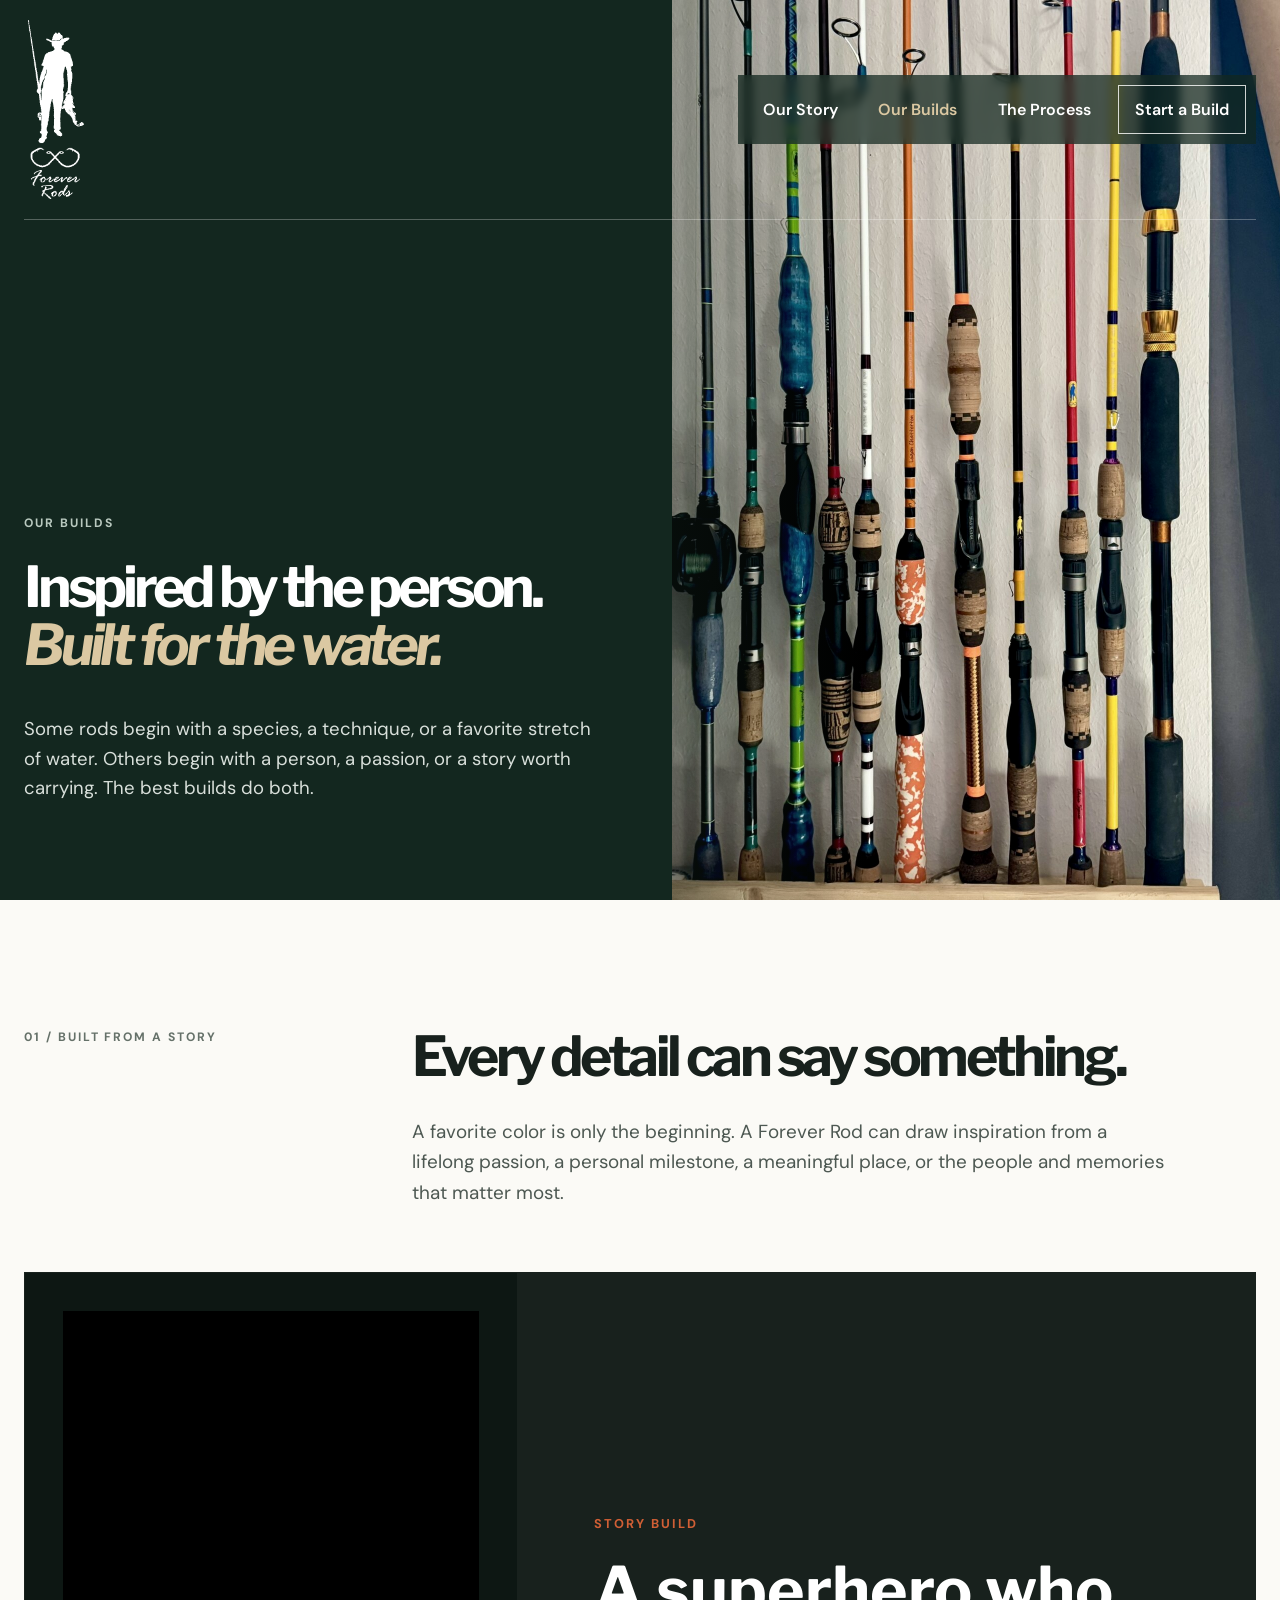
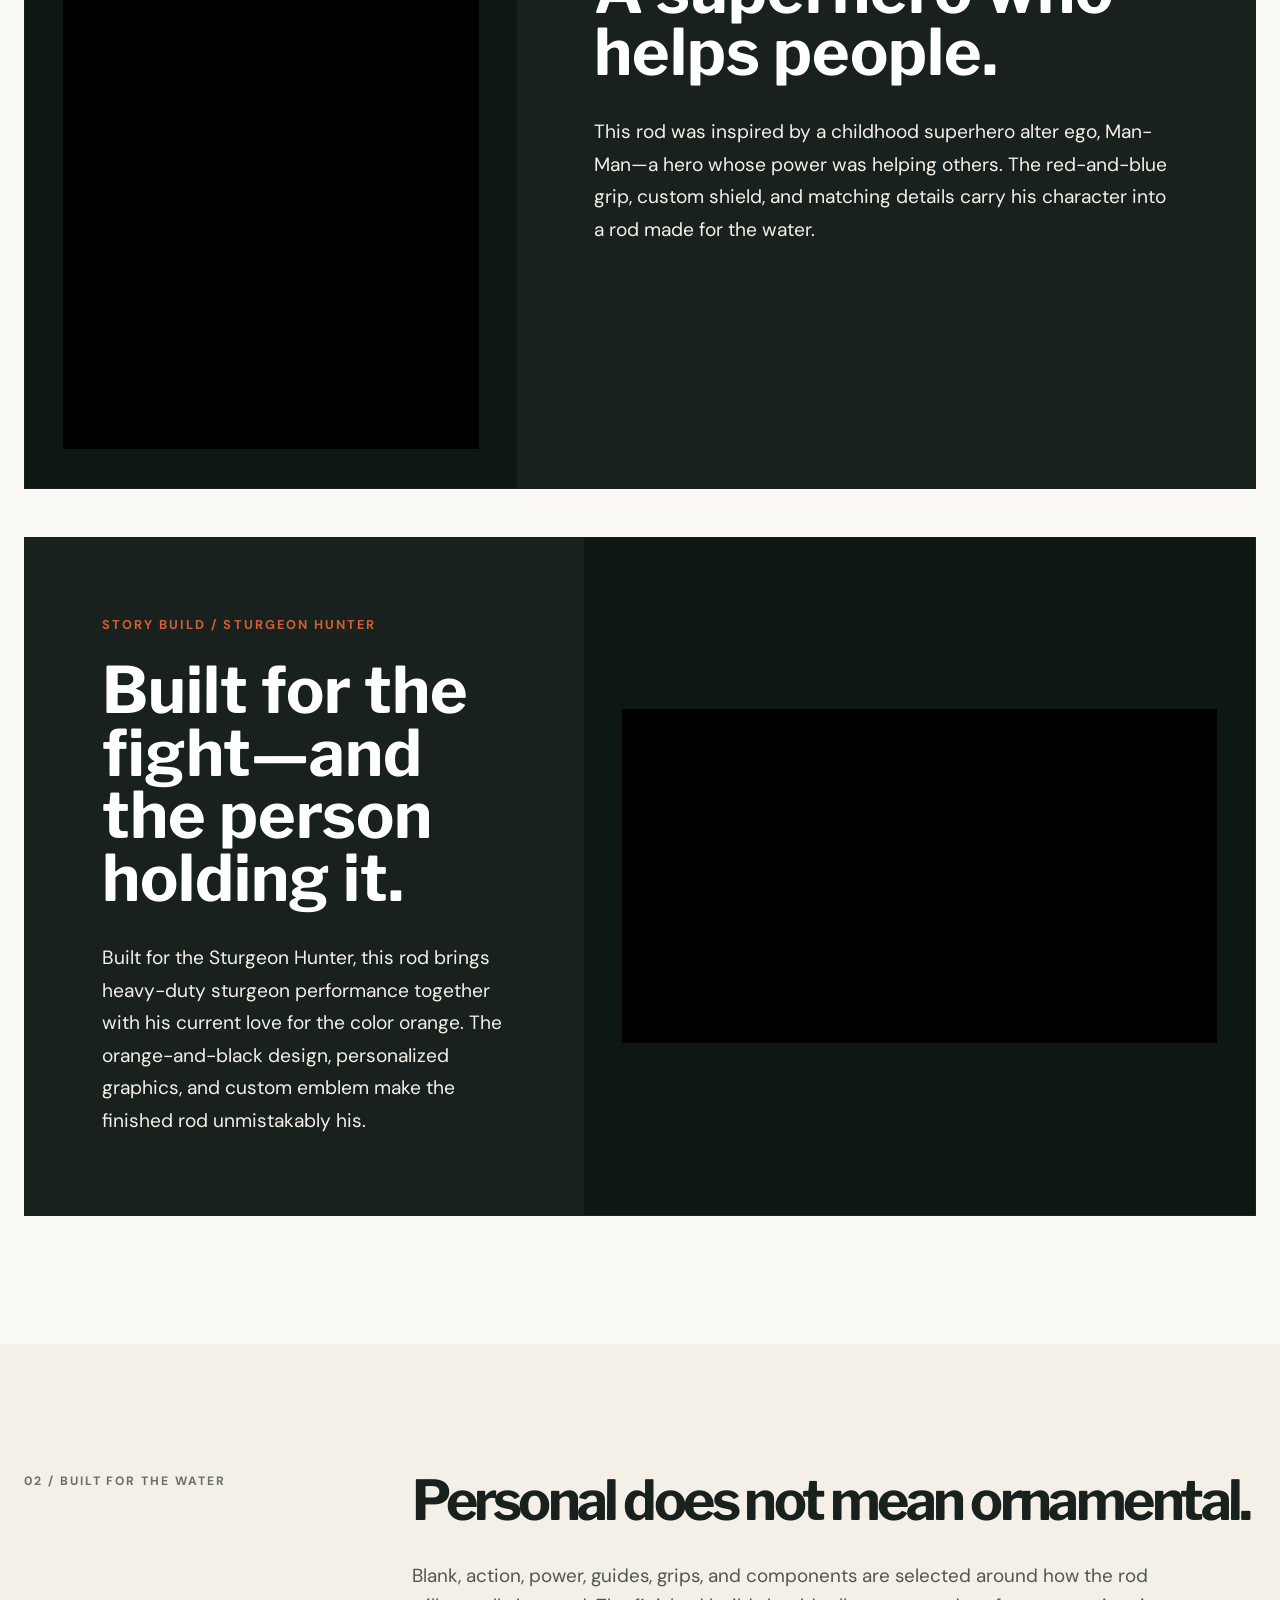
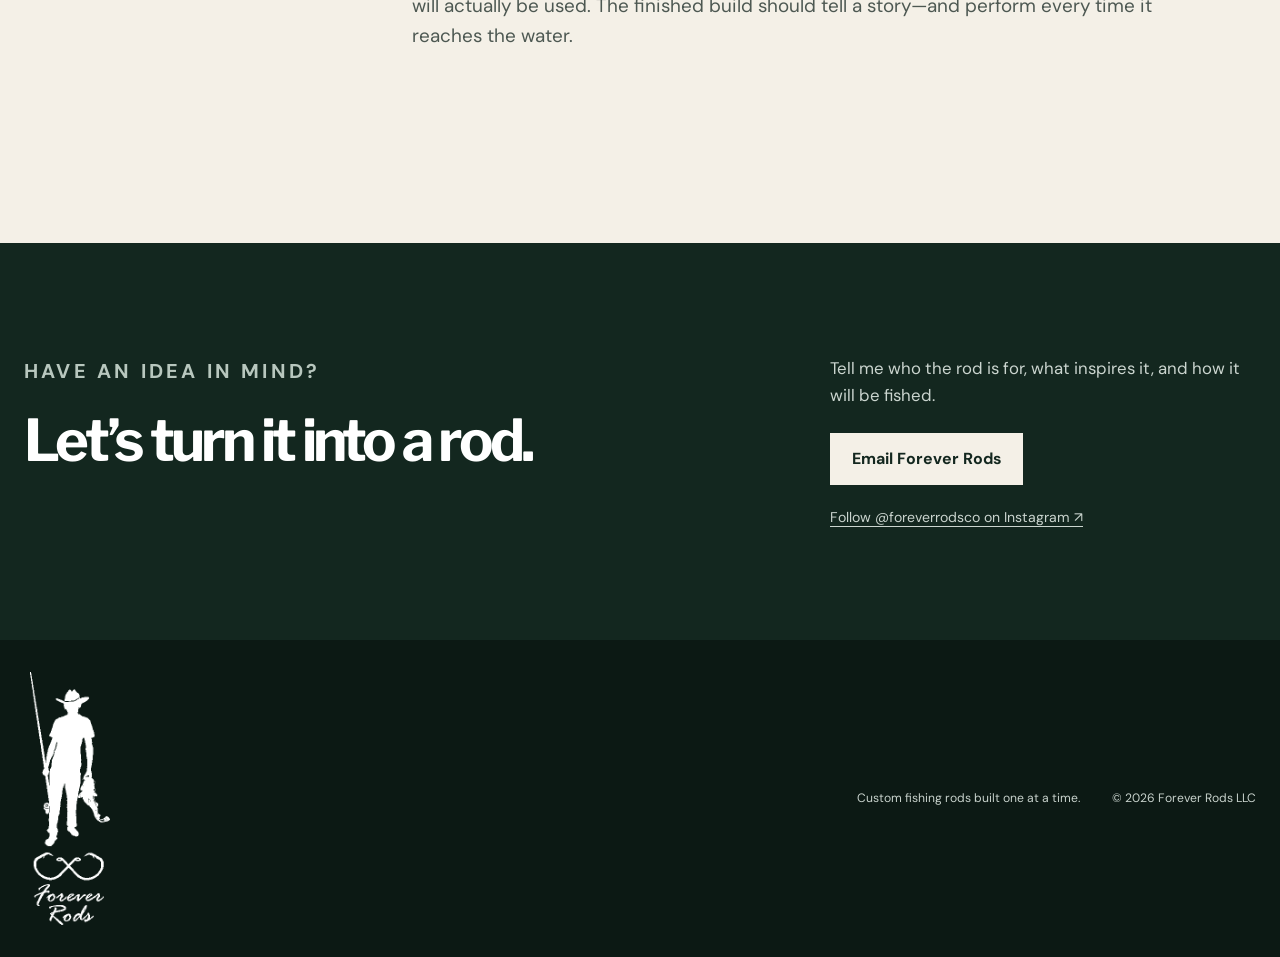
==== our-builds.html @ 22ec9e86 "Add Our Builds page with videos" ====
<!DOCTYPE html>
<html lang="en">

<head>

    <meta charset="UTF-8">

    <meta
        name="viewport"
        content="width=device-width, initial-scale=1.0"
    >

    <meta
        name="description"
        content="Explore custom Forever Rods builds inspired by the angler, their story, and the water they fish."
    >

    <meta name="theme-color" content="#13271f">

    <title>Our Builds | Forever Rods</title>

    <link
        rel="icon"
        href="favicon.svg"
        type="image/svg+xml"
    >

    <link
        rel="preconnect"
        href="https://fonts.googleapis.com"
    >

    <link
        rel="preconnect"
        href="https://fonts.gstatic.com"
        crossorigin
    >

    <link
        href="https://fonts.googleapis.com/css2?family=DM+Sans:wght@400;500;600;700&amp;family=Libre+Franklin:ital,wght@0,700;0,800;1,700&amp;display=swap"
        rel="stylesheet"
    >

    <link rel="stylesheet" href="style.css?v=4">

</head>

<body>

    <a class="skip-link" href="#main">
        Skip to content
    </a>

    <header class="site-header builds-page-header">

        <a
            class="brand"
            href="index.html"
            aria-label="Forever Rods home"
        >
            <img src="Images/logo-white.png" alt="">
        </a>

        <nav aria-label="Main navigation">

            <a href="our-story.html">
                Our Story
            </a>

            <a
                href="our-builds.html"
                aria-current="page"
            >
                Our Builds
            </a>

            <a href="index.html#process">
                The Process
            </a>

            <a
                class="nav-cta"
                href="index.html#contact"
            >
                Start a Build
            </a>

        </nav>

    </header>

    <main id="main">

        <section class="builds-page-hero" id="top">

            <div class="builds-page-hero-copy">

                <p class="eyebrow">
                    Our Builds
                </p>

                <h1>
                    Inspired by the person.<br>
                    <em>Built for the water.</em>
                </h1>

                <p>
                    Some rods begin with a species, a technique, or a favorite
                    stretch of water. Others begin with a person, a passion,
                    or a story worth carrying. The best builds do both.
                </p>

            </div>

            <div class="builds-page-hero-image">

                <img
                    src="Images/hero-rods.jpg"
                    alt="A collection of handcrafted custom fishing rods"
                    width="1350"
                    height="1800"
                >

            </div>

        </section>


        <section class="build-category story-builds">

            <div class="build-category-heading">

                <p class="section-number">
                    01 / Built from a story
                </p>

                <div>

                    <h2>
                        Every detail can say something.
                    </h2>

                    <p>
                        A favorite color is only the beginning. A Forever Rod
                        can draw inspiration from a lifelong passion, a personal
                        milestone, a meaningful place, or the people and memories
                        that matter most.
                    </p>

                </div>

            </div>

            <div class="story-build-grid">

                <article class="build-feature">
    <div class="build-feature-media">
        <video
            autoplay
            muted
            loop
            playsinline
            preload="metadata"
            poster="Images/superhero-build-poster.jpg"
            aria-label="Close-up views of the custom Man-Man superhero fishing rod"
        >
            <source src="Videos/superhero-build.mp4" type="video/mp4">
            Your browser does not support embedded video.
        </video>
    </div>

    <div class="build-feature-copy">
        <p class="build-label">Story Build</p>

        <h3>A superhero who helps people.</h3>

        <p>
            This rod was inspired by a childhood superhero alter ego,
            Man-Man—a hero whose power was helping others. The red-and-blue
            grip, custom shield, and matching details carry his character
            into a rod made for the water.
        </p>
    </div>
</article>

<article class="build-feature build-feature--reverse build-feature--landscape">
    <div class="build-feature-copy">
        <p class="build-label">Story Build / Sturgeon Hunter</p>

        <h3>Built for the fight—and the person holding it.</h3>

        <p>
            Built for the Sturgeon Hunter, this rod brings heavy-duty sturgeon performance
            together with his current love for the color orange. The
            orange-and-black design, personalized graphics, and custom emblem
            make the finished rod unmistakably his.
        </p>
    </div>

    <div class="build-feature-media">
        <video
            autoplay
            muted
            loop
            playsinline
            preload="metadata"
            poster="Images/sturgeon-hunter-build-poster.jpg"
            aria-label="Close-up views of Cameron's custom sturgeon fishing rod"
        >
            <source src="Videos/sturgeon-hunter-build.mp4" type="video/mp4">
            Your browser does not support embedded video.
        </video>
    </div>
</article>
            </div>

        </section>


        <section class="build-category performance-builds">

            <div class="build-category-heading">

                <p class="section-number">
                    02 / Built for the water
                </p>

                <div>

                    <h2>
                        Personal does not mean ornamental.
                    </h2>

                    <p>
                        Blank, action, power, guides, grips, and components are
                        selected around how the rod will actually be used. The
                        finished build should tell a story—and perform every
                        time it reaches the water.
                    </p>

                </div>

            </div>

            <div class="performance-build-grid">

                <!-- Performance builds will go here. -->

            </div>

        </section>


        <section class="contact builds-page-contact">

            <div>

                <p class="eyebrow">
                    Have an idea in mind?
                </p>

                <h2>
                    Let’s turn it into a rod.
                </h2>

            </div>

            <div class="contact-details">

                <p>
                    Tell me who the rod is for, what inspires it, and how
                    it will be fished.
                </p>

                <a
                    class="button button-light"
                    href="mailto:foreverrodsco@gmail.com?subject=Custom%20Rod%20Inquiry"
                >
                    Email Forever Rods
                </a>

                <a
                    class="social-link"
                    href="https://www.instagram.com/foreverrodsco/"
                    target="_blank"
                    rel="noopener noreferrer"
                >
                    Follow @foreverrodsco on Instagram
                    <span aria-hidden="true">&#8599;</span>
                </a>

            </div>

        </section>

    </main>

    <footer>

        <a
            class="brand footer-brand"
            href="index.html"
            aria-label="Forever Rods home"
        >
            <img src="Images/logo-white.png" alt="">
        </a>

        <p>
            Custom fishing rods built one at a time.
        </p>

        <p>
            &copy; 2026 Forever Rods LLC
        </p>

    </footer>

</body>

</html>
---- style.css ----
:root {
    --ink: #18211d;
    --forest: #13271f;
    --cream: #f4f0e7;
    --paper: #fbfaf6;
    --orange: #d05f35;
    --line: rgba(24, 33, 29, 0.18);
    --max: 1600px;
}
* { box-sizing: border-box; }
html { scroll-behavior: smooth; }
body { margin: 0; color: var(--ink); background: var(--paper); font-family: "DM Sans", Arial, sans-serif; line-height: 1.6; }
img { display: block; max-width: 100%; }
a { color: inherit; }
.skip-link { position: fixed; left: 1rem; top: -5rem; z-index: 100; padding: .75rem 1rem; background: white; }
.skip-link:focus { top: 1rem; }
.site-header { position: absolute; top: 0; left: 50%; z-index: 10; width: min(calc(100% - 3rem), var(--max)); transform: translateX(-50%); display: flex; align-items: center; justify-content: space-between; padding: 1.25rem 0; color: white; border-bottom: 1px solid rgba(255,255,255,.28); }
.brand { display: inline-flex; align-items: center; gap: .85rem; text-decoration: none; font-family: "Libre Franklin", sans-serif; font-size: 1.25rem; font-weight: 800; letter-spacing: -.04em; }
.brand img { width: 34px; height: 76px; object-fit: contain; }
.site-header .brand img {
    width: clamp(34px, 5vw, 92px);
    height: clamp(100px, 14vw, 253px);
}
nav { display: flex;
    align-items: center;
    gap: 0.75rem;
    padding: 0.65rem;
    background: rgba(19, 39, 31, 0.72);
    backdrop-filter: blur(5px);}
nav a { padding: 0.7rem 0.9rem;
    font-size: 1rem;
    font-weight: 600;
    text-decoration: none;}
.nav-cta { padding: .65rem 1rem; border: 1px solid rgba(255,255,255,.8); }
.hero { min-height: 780px; display: grid; grid-template-columns: minmax(0, 1.05fr) minmax(390px, .95fr); color: white; background: var(--forest); }
.hero-copy { display: flex;
    flex-direction: column;
    justify-content: flex-start;
    min-width: 0;
    padding: 21rem 4rem 5rem max(1.5rem, calc((100vw - var(--max)) / 2));}
.eyebrow, .section-number { margin: 0 0 1.5rem; font-size: .76rem; font-weight: 700; letter-spacing: .16em; text-transform: uppercase; }
.hero .eyebrow { color: #b9c9bf; }
h1, h2, h3 { font-family: "Libre Franklin", sans-serif; line-height: 1.04; }
h1 { max-width: 720px; margin: 0; font-size: clamp(3rem, 4.6vw, 5.25rem); letter-spacing: -.075em; }
h1 em { color: #dbc8a2; font-weight: 700; }
.hero-lead { max-width: 580px; margin: 2rem 0; color: #d8dfda; font-size: 1.13rem; }
.hero-actions { display: flex; align-items: center; gap: 1.6rem; margin-top: .5rem; }
.button { display: inline-flex; align-items: center; justify-content: center; min-height: 52px; padding: .8rem 1.35rem; font-weight: 700; text-decoration: none; }
.button-primary { background: var(--orange); color: white; }
.text-link { font-weight: 700; text-underline-offset: .3rem; }
.hero-visual { position: relative; min-height: 620px; overflow: hidden; background: #25342d; }
.hero-visual::after { content: ""; position: absolute; inset: 0; background: linear-gradient(90deg, rgba(19,39,31,.28), transparent 35%); }
.hero-visual img { width: 100%; height: 100%; object-fit: cover; object-position: 50% 45%; filter: saturate(.86) contrast(1.03); }
.image-note { position: absolute; right: 1.5rem; bottom: 1rem; z-index: 2; margin: 0; font-size: .72rem; font-weight: 700; letter-spacing: .12em; text-transform: uppercase; }
.statement, .section-heading, .process, .reasons { width: min(calc(100% - 3rem), var(--max)); margin-inline: auto; }
.statement { display: grid; grid-template-columns: 1fr 2.6fr; gap: 3rem; padding: 8rem 0; }
.section-number { color: #657169; }
.statement h2, .section-heading h2, .process h2, .contact h2 { margin: 0; font-size: clamp(2.4rem, 4.5vw, 4.8rem); letter-spacing: -.065em; }
.statement > div > p { max-width: 690px; margin: 2rem 0 0; font-size: 1.18rem; color: #4d5852; }
.builds { padding: 7rem 0; background: var(--cream); }
.section-heading { display: grid; grid-template-columns: 1.5fr 1fr; gap: 5rem; align-items: end; margin-bottom: 3rem; }
.section-heading > p { max-width: 460px; margin: 0 0 .5rem; color: #566159; font-size: 1.05rem; }
.gallery { width: min(calc(100% - 3rem), 1440px); margin: auto; display: grid; grid-template-columns: 1.2fr 1fr; gap: 1rem; }
.gallery figure { position: relative; min-height: 285px; margin: 0; overflow: hidden; background: #d7d1c5; }
.gallery-main { grid-row: span 2; }
.gallery img { width: 100%; height: 100%; object-fit: cover; transition: transform .6s ease; }
.gallery-main img { object-position: 50% 45%; }
.gallery figure:hover img { transform: scale(1.025); }
.gallery figcaption { position: absolute; left: 1rem; bottom: 1rem; padding: .55rem .8rem; color: white; background: rgba(19,39,31,.88); font-size: .74rem; font-weight: 700; letter-spacing: .08em; text-transform: uppercase; }
.process { display: grid; grid-template-columns: .9fr 1.1fr; gap: 7rem; padding: 8rem 0; }
.process-intro > p:last-child { max-width: 510px; margin-top: 2rem; color: #58625c; font-size: 1.05rem; }
.process-steps { margin: 0; padding: 0; list-style: none; border-top: 1px solid var(--line); }
.process-steps li { display: grid; grid-template-columns: 52px 1fr; gap: 1.4rem; padding: 1.6rem 0; border-bottom: 1px solid var(--line); }
.process-steps li > span { color: var(--orange); font-size: .76rem; font-weight: 700; letter-spacing: .1em; }
.process-steps h3 { margin: 0 0 .35rem; font-size: 1.25rem; letter-spacing: -.035em; }
.process-steps p { margin: 0; color: #606a64; }
.reasons { padding: 1rem 0 8rem; }
.reason-grid { display: grid; grid-template-columns: repeat(3, 1fr); border-top: 1px solid var(--line); border-left: 1px solid var(--line); }
.reason-grid article { min-height: 260px; padding: 2rem; border-right: 1px solid var(--line); border-bottom: 1px solid var(--line); }
.reason-grid strong { color: var(--orange); font-size: .76rem; }
.reason-grid h3 { margin: 4rem 0 .8rem; font-size: 1.35rem; letter-spacing: -.035em; }
.reason-grid p { margin: 0; color: #606a64; }
.contact { display: grid; grid-template-columns: 1.25fr .75fr; gap: 6rem; padding: 7rem max(1.5rem, calc((100vw - var(--max)) / 2)); color: white; background: var(--forest); }
.contact .eyebrow { color: #b8c7be; font-size: 1.25rem; }
.contact-details { align-self: end; }
.contact-details p { max-width: 450px; margin: 0 0 1.5rem; color: #cbd5cf; }
.button-light { background: var(--cream); color: var(--forest); }
.social-link { display: block; width: fit-content; margin-top: 1.3rem; color: #cbd5cf; font-size: .88rem; text-underline-offset: .25rem; }
footer { display: grid; grid-template-columns: 1fr auto auto; gap: 2rem; align-items: center; padding: 2rem max(1.5rem, calc((100vw - var(--max)) / 2)); color: #c8d2cc; background: #0c1914; font-size: .76rem; }
.footer-brand { color: white; }
.footer-brand img {
    width: 92px;
    height: 253px;
}
footer p { margin: 0; }
@media (max-width: 900px) {
    nav a:not(.nav-cta) { display: none; }
    .hero { grid-template-columns: 1fr; }
    .hero-copy { min-height: 690px; padding-inline: 1.5rem; }
    .hero-visual { height: 610px; }
    .statement, .section-heading, .process { grid-template-columns: 1fr; gap: 2rem; }
    .statement, .process { padding-block: 6rem; }
    .section-heading { align-items: start; }
    .gallery { grid-template-columns: 1fr; }
    .gallery-main { grid-row: auto; height: 620px; }
    .gallery figure:not(.gallery-main) { height: 330px; }
    .reason-grid { grid-template-columns: 1fr; }
    .reason-grid article { min-height: auto; }
    .reason-grid h3 { margin-top: 2rem; }
    .contact { grid-template-columns: 1fr; gap: 3rem; }
    footer { grid-template-columns: 1fr; gap: .8rem; }
}
@media (max-width: 600px) {
    .site-header { width: calc(100% - 2rem); }
    .brand img { width: 28px; height: 64px; }
    .site-header .brand img {width: 34px; height: 100px;}
    .brand span { font-size: 1rem; }
    .nav-cta { padding: .55rem .75rem; }
    .hero-copy { min-height: 650px; padding-top: 12rem; }
    h1 { font-size: clamp(3.35rem, 17vw, 5rem); }
    .hero-actions { align-items: flex-start; flex-direction: column; }
    .hero-visual { height: 520px; min-height: 0; }
    .statement, .section-heading, .process, .reasons { width: calc(100% - 2rem); }
    .statement { padding-block: 5rem; }
    .builds { padding-block: 5rem; }
    .gallery { width: calc(100% - 2rem); }
    .gallery-main { height: 520px; }
    .gallery figure:not(.gallery-main) { height: 250px; }
    .process { padding-block: 5rem; }
    .reasons { padding-bottom: 5rem; }
    .contact { padding-block: 5rem; }
}
@media (prefers-reduced-motion: reduce) { html { scroll-behavior: auto; } .gallery img { transition: none; } }

/* ======================================================
   OUR STORY PAGE
   ====================================================== */

.story-header {
    color: white;
}

.story-header nav a[aria-current="page"] {
    color: #dbc8a2;
}


/* Story hero */

.story-hero {
    min-height: 900px;
    display: grid;
    grid-template-columns: minmax(0, 1.05fr) minmax(430px, .95fr);
    color: white;
    background: var(--forest);
}

.story-hero-copy {
    display: flex;
    flex-direction: column;
    justify-content: flex-end;
    min-width: 0;
    padding:
        20rem
        5rem
        6rem
        max(1.5rem, calc((100vw - var(--max)) / 2));
}

.story-hero .eyebrow {
    color: #b9c9bf;
}

.story-hero h1 {
    max-width: 820px;
    font-size: clamp(3rem, 4.4vw, 5rem);
}

.story-hero-copy > p:last-child {
    max-width: 700px;
    margin: 2.5rem 0 0;
    color: #d8dfda;
    font-size: 1.16rem;
}

.story-hero-mark {
    display: flex;
    align-items: center;
    justify-content: center;
    min-height: 760px;
    padding: 5rem;
    background: #0c1914;
}

.story-hero-mark img {
    width: min(300px, 65%);
    max-height: 600px;
    object-fit: contain;
}


/* Main story sections */

.story-chapter {
    width: min(calc(100% - 3rem), var(--max));
    margin-inline: auto;
    display: grid;
    grid-template-columns: 1fr 2.6fr;
    gap: 4rem;
    padding: 8rem 0;
}

.story-prose {
    max-width: 830px;
}

.story-prose > :first-child {
    margin-top: 0;
}

.story-prose p {
    margin: 0 0 1.5rem;
    color: #4d5852;
    font-size: 1.18rem;
}

.story-prose .story-lead {
    color: var(--ink);
    font-family: "Libre Franklin", sans-serif;
    font-size: clamp(1.75rem, 2.6vw, 2.8rem);
    font-weight: 700;
    line-height: 1.2;
    letter-spacing: -.045em;
}


/* Person behind the mark */

.story-mark {
    min-height: 720px;
    display: grid;
    grid-template-columns: .85fr 1.15fr;
    color: white;
    background: #0c1914;
}

.story-mark-image {
    display: flex;
    align-items: center;
    justify-content: center;
    padding: 5rem;
    background: var(--forest);
}

.story-mark-image img {
    width: min(260px, 65%);
    max-height: 520px;
    object-fit: contain;
}

.story-mark-copy {
    display: flex;
    flex-direction: column;
    justify-content: center;
    padding:
        7rem
        max(2rem, calc((100vw - var(--max)) / 2))
        7rem
        6rem;
}

.story-mark-copy .section-number {
    color: #b9c9bf;
}

.story-mark-copy h2,
.story-purpose h2 {
    margin: 0;
    font-size: clamp(2.6rem, 4.3vw, 4.8rem);
    letter-spacing: -.065em;
}

.story-mark-copy p:not(.section-number) {
    max-width: 700px;
    margin: 2rem 0 0;
    color: #cbd5cf;
    font-size: 1.12rem;
}


/* More than just another rod */

.story-purpose {
    padding-block: 9rem;
}

.story-purpose h2 {
    margin-bottom: 2.5rem;
}

.story-contact .contact-details p {
    font-size: 1.05rem;
}


/* Tablet formatting */

@media (max-width: 900px) {

    .story-hero {
        grid-template-columns: 1fr;
    }

    .story-hero-copy {
        min-height: 760px;
        padding: 15rem 1.5rem 5rem;
    }

    .story-hero-mark {
        min-height: 650px;
    }

    .story-chapter {
        grid-template-columns: 1fr;
        gap: 2rem;
        padding-block: 6rem;
    }

    .story-mark {
        grid-template-columns: 1fr;
    }

    .story-mark-image {
        min-height: 620px;
    }

    .story-mark-copy {
        padding: 6rem 1.5rem;
    }

}


/* Phone formatting */

@media (max-width: 600px) {

    .story-hero-copy {
        min-height: 700px;
        padding-top: 12rem;
    }

    .story-hero h1 {
        font-size: clamp(2.75rem, 13.5vw, 4.2rem);
    }

    .story-hero-mark {
        min-height: 540px;
        padding: 4rem 2rem;
    }

    .story-chapter {
        width: calc(100% - 2rem);
        padding-block: 5rem;
    }

    .story-mark-image {
        min-height: 500px;
        padding: 4rem 2rem;
    }

    .story-mark-copy {
        padding-block: 5rem;
    }

    .story-purpose {
        padding-block: 6rem;
    }

}


/* ======================================================
   OUR STORY PHOTOGRAPHS
   ====================================================== */


/* Opening photograph */

.story-hero-image {
    position: relative;
    min-height: 760px;
    margin: 0;
    overflow: hidden;
    background: #25342d;
}

.story-hero-image::after {
    content: "";
    position: absolute;
    inset: 0;
    background:
        linear-gradient(
            90deg,
            rgba(19, 39, 31, .32),
            transparent 32%
        );
    pointer-events: none;
}

.story-hero-image img {
    width: 100%;
    height: 100%;
    object-fit: cover;
    object-position: center center;
    filter: saturate(.9) contrast(1.02);
}

.story-hero-image figcaption {
    position: absolute;
    right: 1.5rem;
    bottom: 1rem;
    z-index: 2;
    margin: 0;
    color: white;
    font-size: .72rem;
    font-weight: 700;
    letter-spacing: .12em;
    text-transform: uppercase;
}


/* Josh and Logan with the gar */

.story-wide-image {
    position: relative;
    grid-column: 1 / -1;
    width: min(100%, 1100px);
    justify-self: center;
    margin: 3rem 0 0;
    overflow: hidden;
    background: #25342d;
}

.story-wide-image img {
    display: block;
    width: 100%;
    height: auto;
}

.story-wide-image figcaption {
    position: absolute;
    left: 1rem;
    bottom: 1rem;
    margin: 0;
    padding: .55rem .8rem;
    color: white;
    background: rgba(19, 39, 31, .88);
    font-size: .74rem;
    font-weight: 700;
    letter-spacing: .08em;
    text-transform: uppercase;
}


/* Logo-inspiration photograph */

.story-mark {
    min-height: 900px;
    grid-template-columns: minmax(360px, .65fr) minmax(0, 1.35fr);
}

.story-mark-image {
    position: relative;
    min-height: 900px;
    padding: 0;
    overflow: hidden;
    background: #25342d;
}

.story-mark-image img {
    width: 100%;
    height: 100%;
    max-height: none;
    object-fit: cover;
    object-position: center center;
}


/* Tablet photograph formatting */

@media (max-width: 900px) {

    .story-hero-image {
        height: 760px;
        min-height: 0;
    }

    .story-mark {
        min-height: 0;
        grid-template-columns: 1fr;
    }

    .story-mark-image {
        width: min(100%, 650px);
        min-height: 0;
        aspect-ratio: 797 / 1459;
        justify-self: center;
        padding: 0;
    }

}


/* Phone photograph formatting */

@media (max-width: 600px) {

    .story-hero-image {
        height: 590px;
    }

    .story-wide-image {
        margin-top: 2rem;
    }

    .story-mark-image {
        width: 100%;
        min-height: 0;
        padding: 0;
    }

}

/* Place the gar photograph beside Logan's story */

.story-origin {
    grid-template-columns: minmax(340px, .9fr) minmax(0, 1.1fr);
    grid-template-areas:
        "number story"
        "photo  story";
    column-gap: 5rem;
    row-gap: 1.5rem;
    align-items: start;
}

.story-origin > .section-number {
    grid-area: number;
}

.story-origin .story-prose {
    grid-area: story;
}

.story-origin .story-wide-image {
    grid-area: photo;
    grid-column: auto;
    width: 100%;
    justify-self: stretch;
    margin: 0;
}


/* Stack this section on smaller screens */

@media (max-width: 900px) {

    .story-origin {
        grid-template-columns: 1fr;
        grid-template-areas:
            "number"
            "story"
            "photo";
        gap: 2rem;
    }

}

/* ======================================================
   OUR BUILDS PAGE
   ====================================================== */

.builds-page-header {
    color: white;
}

.builds-page-header nav a[aria-current="page"] {
    color: #dbc8a2;
}


/* Our Builds opening section */

.builds-page-hero {
    min-height: 900px;
    display: grid;
    grid-template-columns: minmax(0, 1.05fr) minmax(430px, .95fr);
    color: white;
    background: var(--forest);
}

.builds-page-hero-copy {
    display: flex;
    flex-direction: column;
    justify-content: flex-end;
    min-width: 0;
    padding:
        20rem
        5rem
        6rem
        max(1.5rem, calc((100vw - var(--max)) / 2));
}

.builds-page-hero .eyebrow {
    color: #b9c9bf;
}

.builds-page-hero h1 {
    max-width: 820px;
    font-size: clamp(3rem, 4.4vw, 5rem);
}

.builds-page-hero-copy > p:last-child {
    max-width: 700px;
    margin: 2.5rem 0 0;
    color: #d8dfda;
    font-size: 1.16rem;
}

.builds-page-hero-image {
    position: relative;
    min-height: 760px;
    overflow: hidden;
    background: #25342d;
}

.builds-page-hero-image::after {
    content: "";
    position: absolute;
    inset: 0;
    background:
        linear-gradient(
            90deg,
            rgba(19, 39, 31, .32),
            transparent 32%
        );
    pointer-events: none;
}

.builds-page-hero-image img {
    width: 100%;
    height: 100%;
    object-fit: cover;
    object-position: center 45%;
    filter: saturate(.9) contrast(1.02);
}


/* Build category sections */

.build-category {
    padding:
        8rem
        max(1.5rem, calc((100vw - var(--max)) / 2));
}

.performance-builds {
    background: var(--cream);
}

.build-category-heading {
    display: grid;
    grid-template-columns: 1fr 2.6fr;
    gap: 4rem;
    align-items: start;
}

.build-category-heading h2 {
    max-width: 850px;
    margin: 0;
    font-size: clamp(2.6rem, 4.3vw, 4.8rem);
    letter-spacing: -.065em;
}

.build-category-heading div > p {
    max-width: 760px;
    margin: 2rem 0 0;
    color: #4d5852;
    font-size: 1.18rem;
}


/* Build grids */

.story-build-grid,
.performance-build-grid {
    display: grid;
    grid-template-columns: repeat(3, minmax(0, 1fr));
    gap: 1.5rem;
    margin-top: 4rem;
}


/* Contact section */

.builds-page-contact .contact-details p {
    font-size: 1.05rem;
}


/* Tablet formatting */

@media (max-width: 900px) {

    .builds-page-hero {
        grid-template-columns: 1fr;
    }

    .builds-page-hero-copy {
        min-height: 760px;
        padding: 15rem 1.5rem 5rem;
    }

    .builds-page-hero-image {
        height: 760px;
        min-height: 0;
    }

    .build-category {
        padding-block: 6rem;
    }

    .build-category-heading {
        grid-template-columns: 1fr;
        gap: 2rem;
    }

    .story-build-grid,
    .performance-build-grid {
        grid-template-columns: 1fr;
    }

}


/* Phone formatting */

@media (max-width: 600px) {

    .builds-page-hero-copy {
        min-height: 700px;
        padding-top: 12rem;
    }

    .builds-page-hero h1 {
        font-size: clamp(2.75rem, 13.5vw, 4.2rem);
    }

    .builds-page-hero-image {
        height: 590px;
    }

    .build-category {
        padding-block: 5rem;
    }

    .story-build-grid,
    .performance-build-grid {
        margin-top: 3rem;
    }

}

/* Featured story build */

.build-feature {
    grid-column: 1 / -1;
    display: grid;
    grid-template-columns: minmax(280px, 0.8fr) minmax(0, 1.2fr);
    background: var(--ink);
    color: var(--paper);
    border: 1px solid var(--line);
}

.build-feature-media {
    display: flex;
    align-items: center;
    justify-content: center;
    padding: clamp(1.5rem, 3vw, 3rem);
    background: #0d1713;
}

.build-feature-media video {
    display: block;
    width: 100%;
    max-width: 420px;
    aspect-ratio: 9 / 16;
    object-fit: cover;
    background: #000;
}

.build-feature-copy {
    display: flex;
    flex-direction: column;
    justify-content: center;
    padding: clamp(2rem, 6vw, 6rem);
}

.build-label {
    margin: 0 0 1.5rem;
    color: var(--orange);
    font-size: 0.8rem;
    font-weight: 700;
    letter-spacing: 0.16em;
    text-transform: uppercase;
}

.build-feature-copy h3 {
    max-width: 680px;
    margin: 0 0 2rem;
    color: white;
    font-size: clamp(2.75rem, 5vw, 5.5rem);
    line-height: 0.98;
}

.build-feature-copy > p:last-child {
    max-width: 620px;
    margin: 0;
    color: var(--cream);
    font-size: clamp(1.05rem, 1.5vw, 1.3rem);
    line-height: 1.7;
}

/* Featured story build — mobile */

@media (max-width: 760px) {
    .build-feature {
        grid-template-columns: 1fr;
    }

    .build-feature-media {
        padding: 1.5rem;
    }

    .build-feature-media video {
        width: min(100%, 360px);
    }

    .build-feature-copy {
        padding: 2.5rem 1.5rem 3rem;
    }

    .build-feature-copy h3 {
        font-size: clamp(2.5rem, 12vw, 4rem);
    }
}

/* Horizontal featured build */

.story-build-grid {
    gap: 3rem;
}

.build-feature--landscape {
    grid-template-columns: minmax(0, 1fr) minmax(360px, 1.2fr);
}

.build-feature--landscape .build-feature-media video {
    max-width: none;
    aspect-ratio: 16 / 9;
}

@media (max-width: 760px) {
    .build-feature--landscape {
        grid-template-columns: 1fr;
    }

    .build-feature--landscape .build-feature-media {
        order: -1;
    }

    .build-feature--landscape .build-feature-media video {
        width: 100%;
        max-width: none;
    }
}
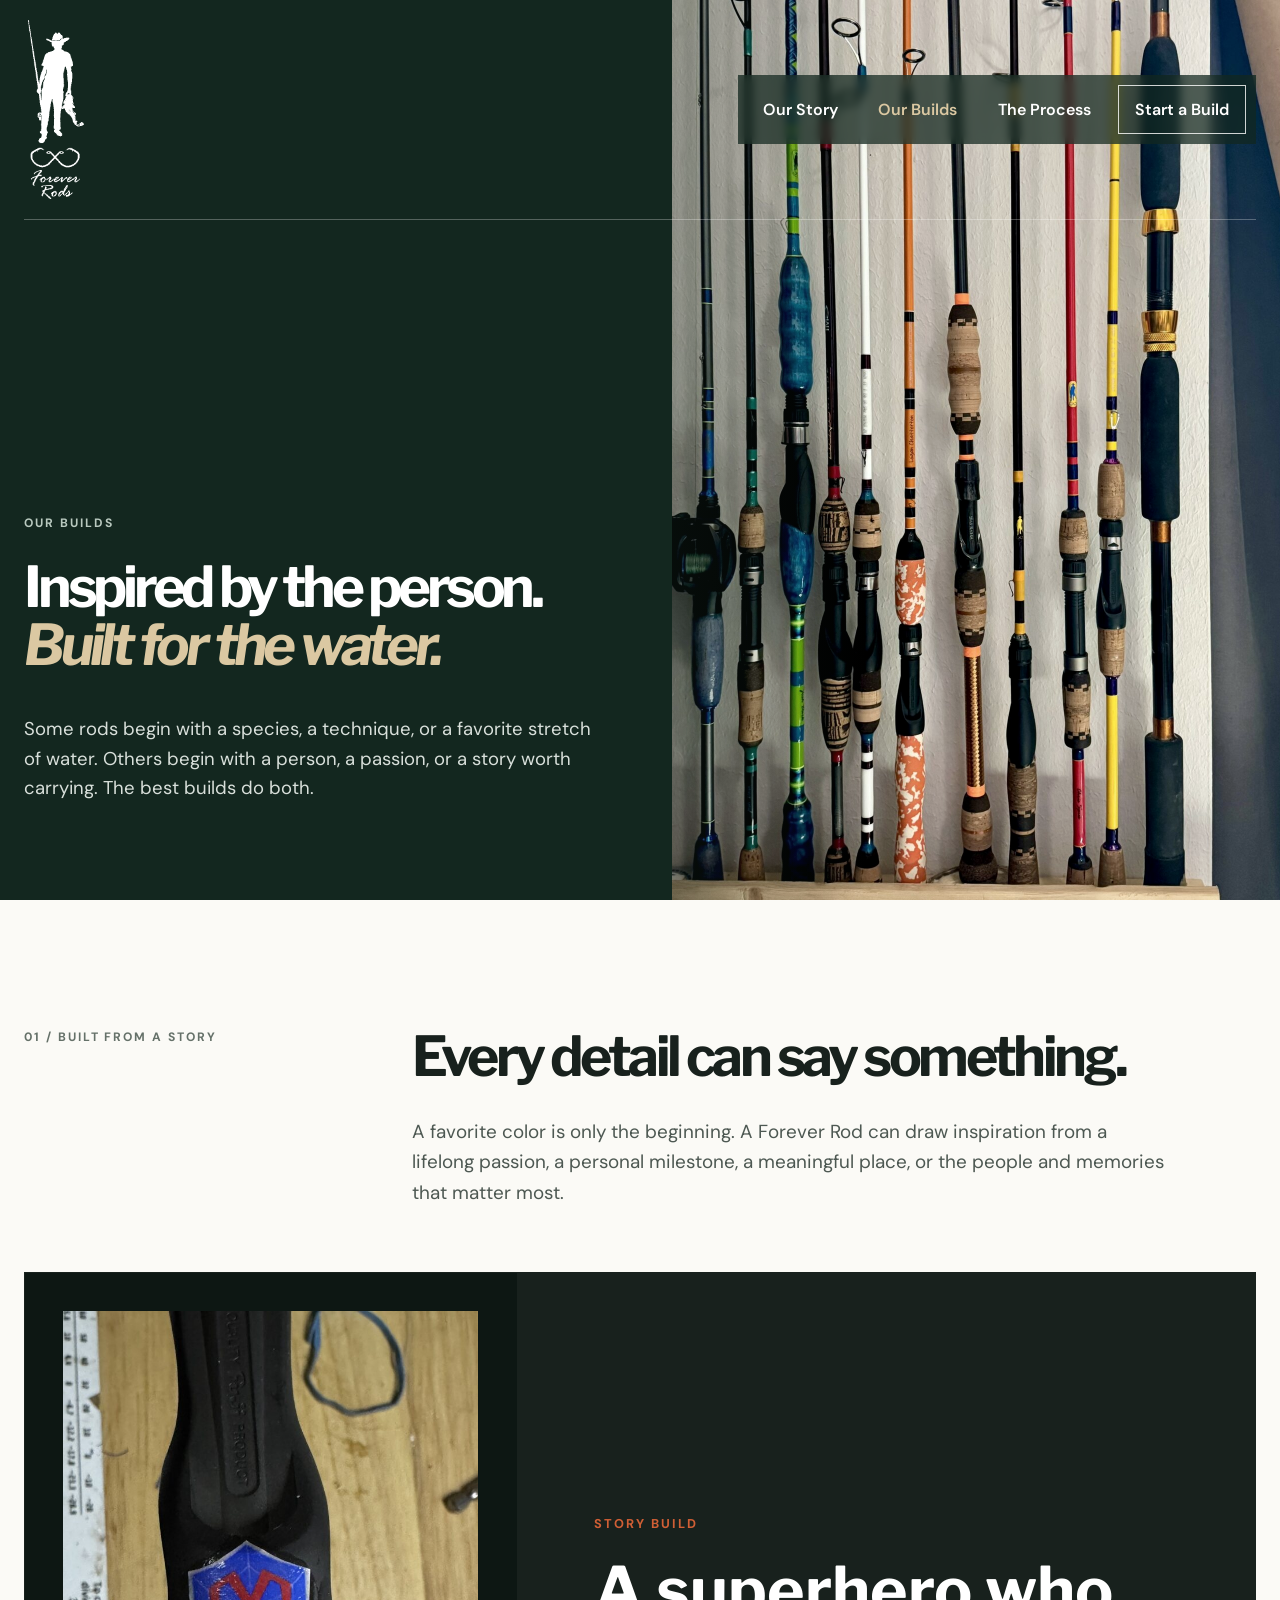
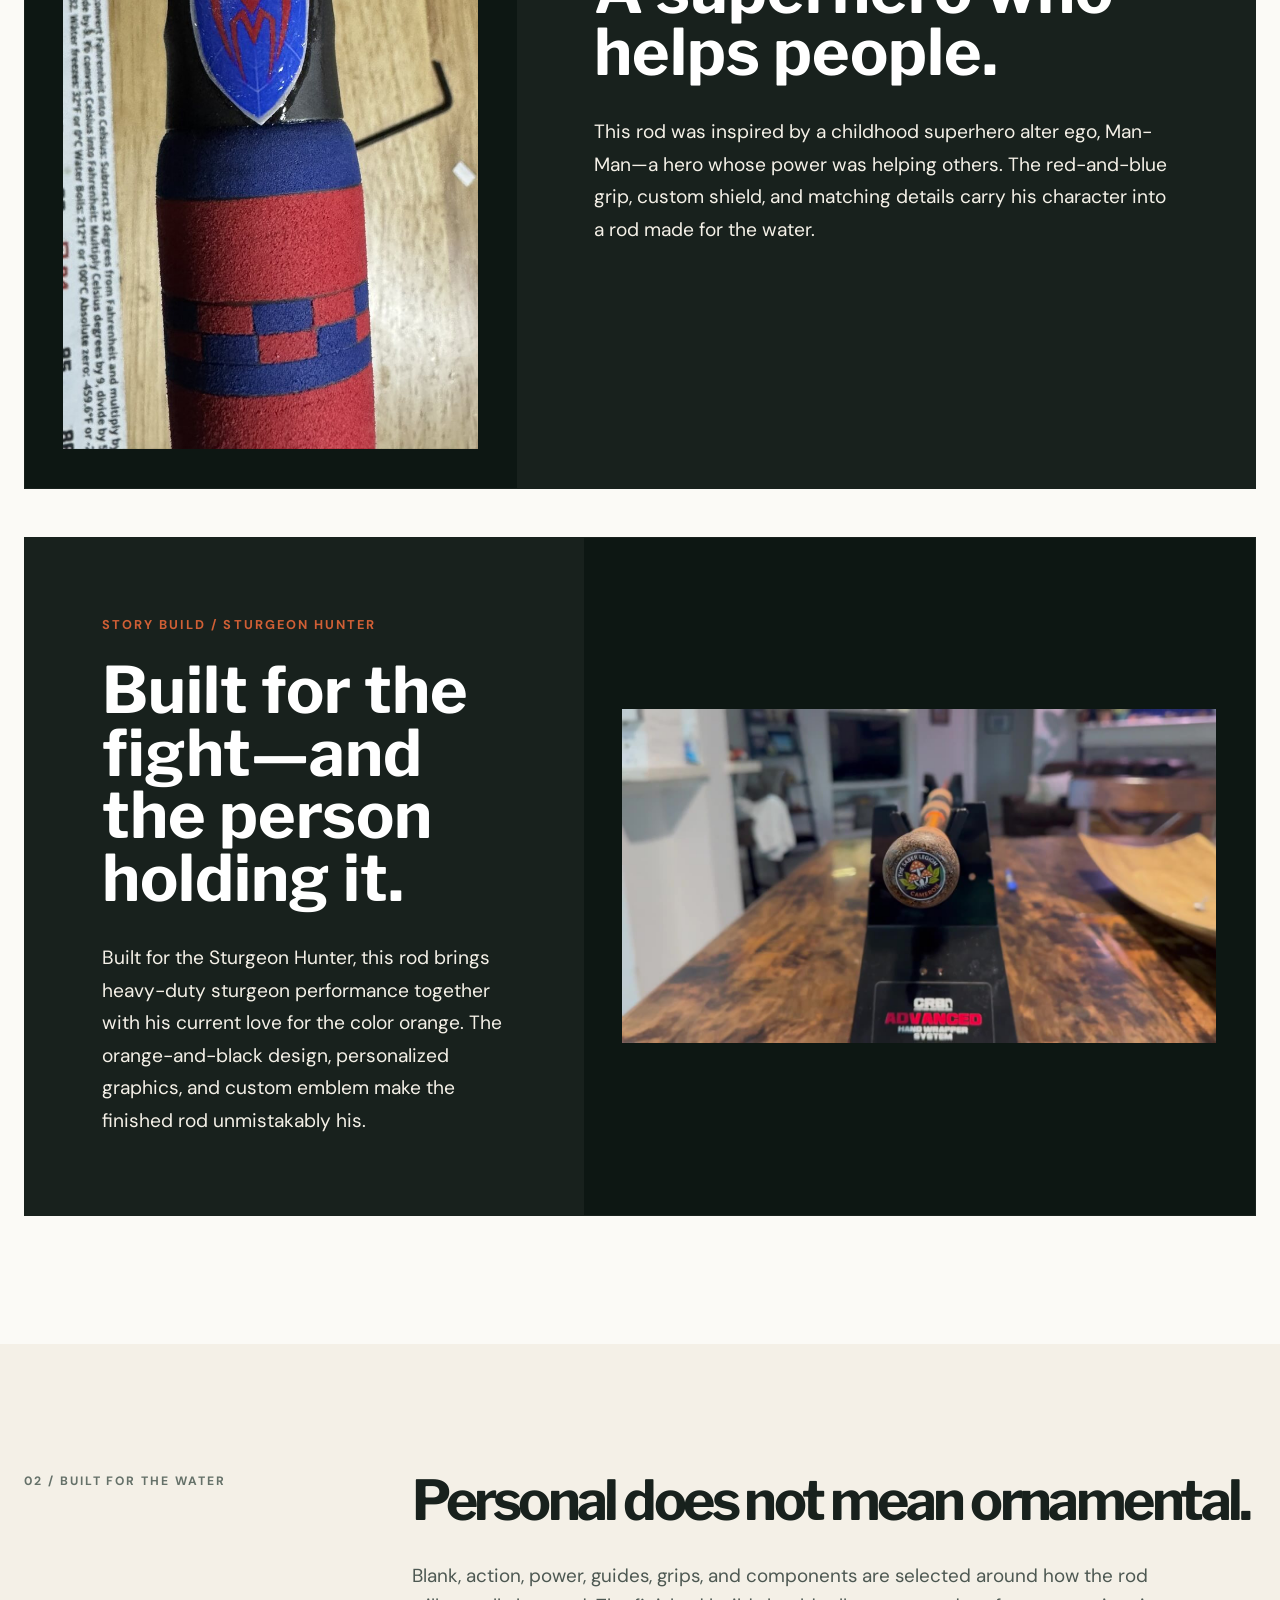
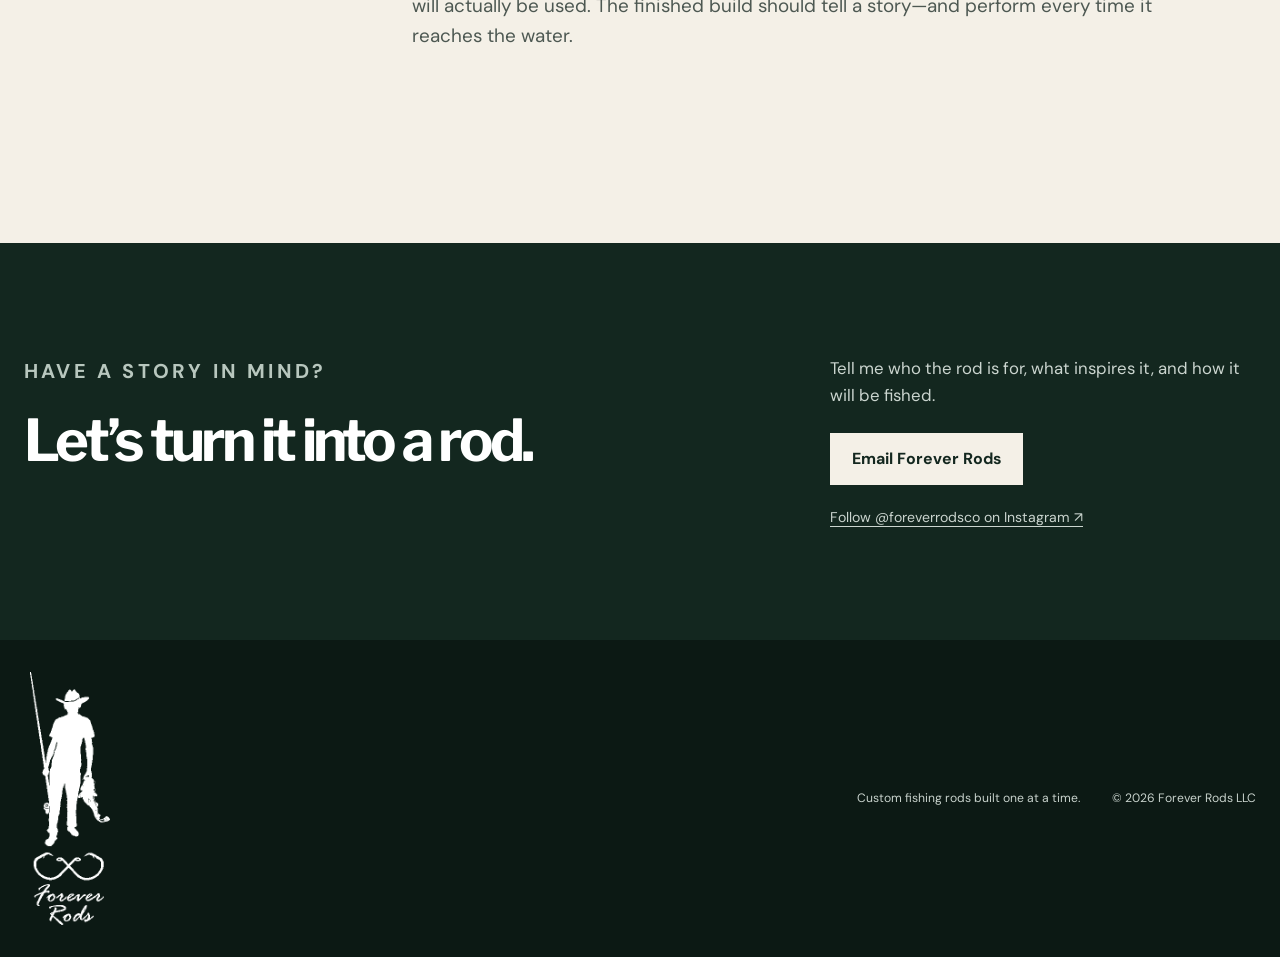
==== commit 3fee14d9: "WIP: process page layout checkpoint" ====
--- a/our-builds.html
+++ b/our-builds.html
@@ -256,7 +256,7 @@
             <div>
 
                 <p class="eyebrow">
-                    Have an idea in mind?
+                    Have a story in mind?
                 </p>
 
                 <h2>
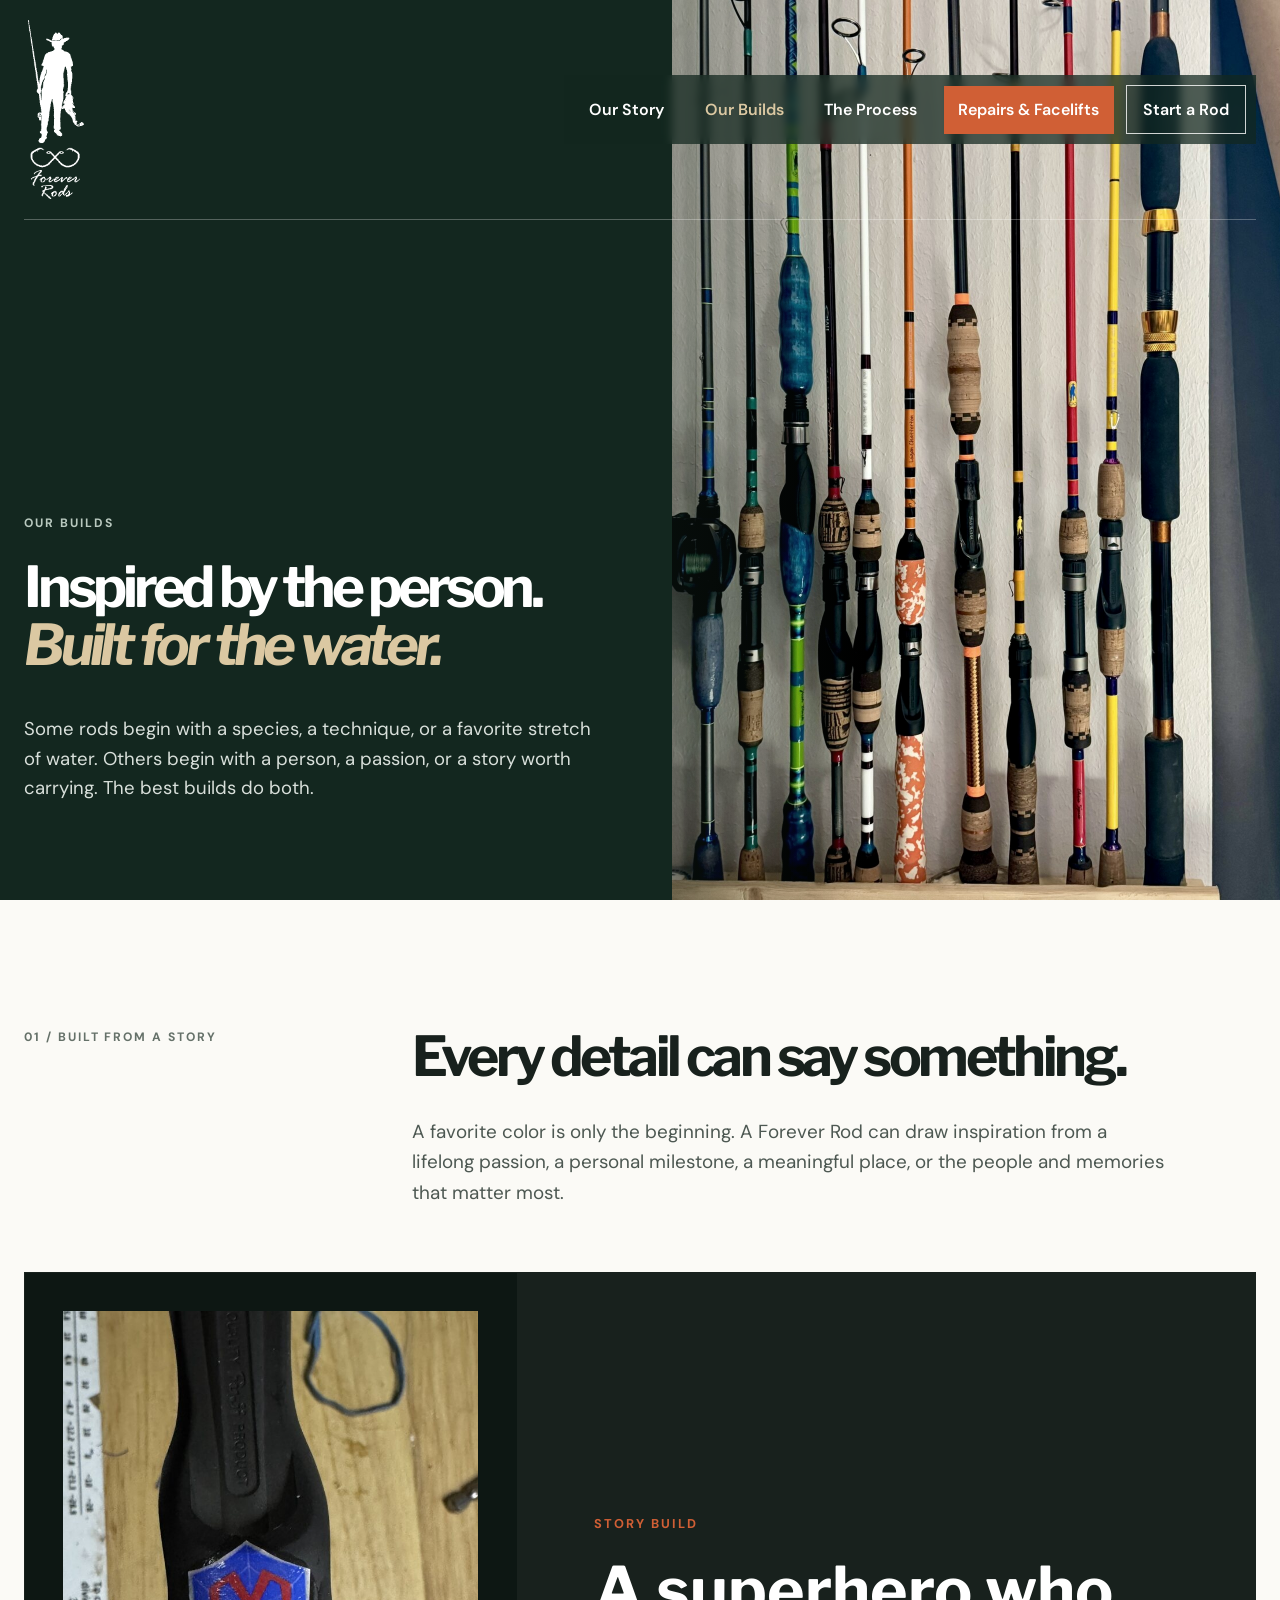
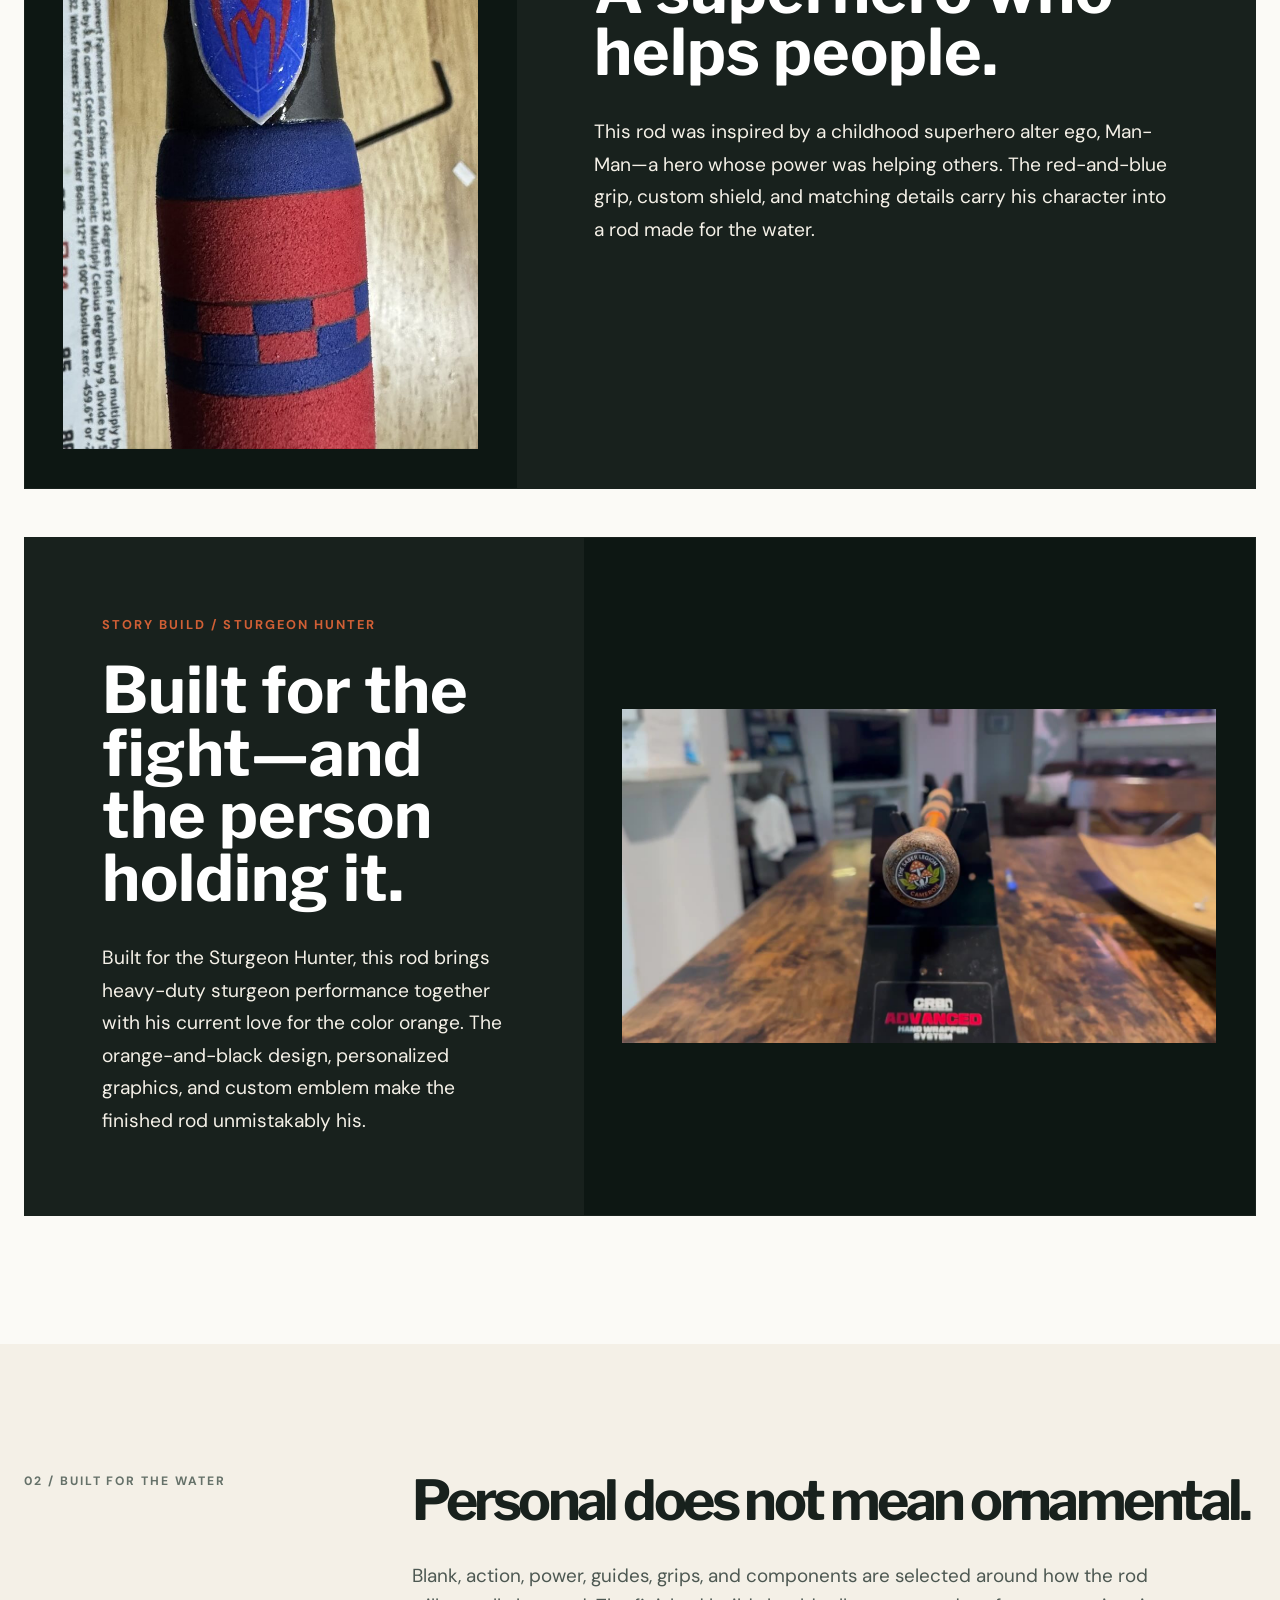
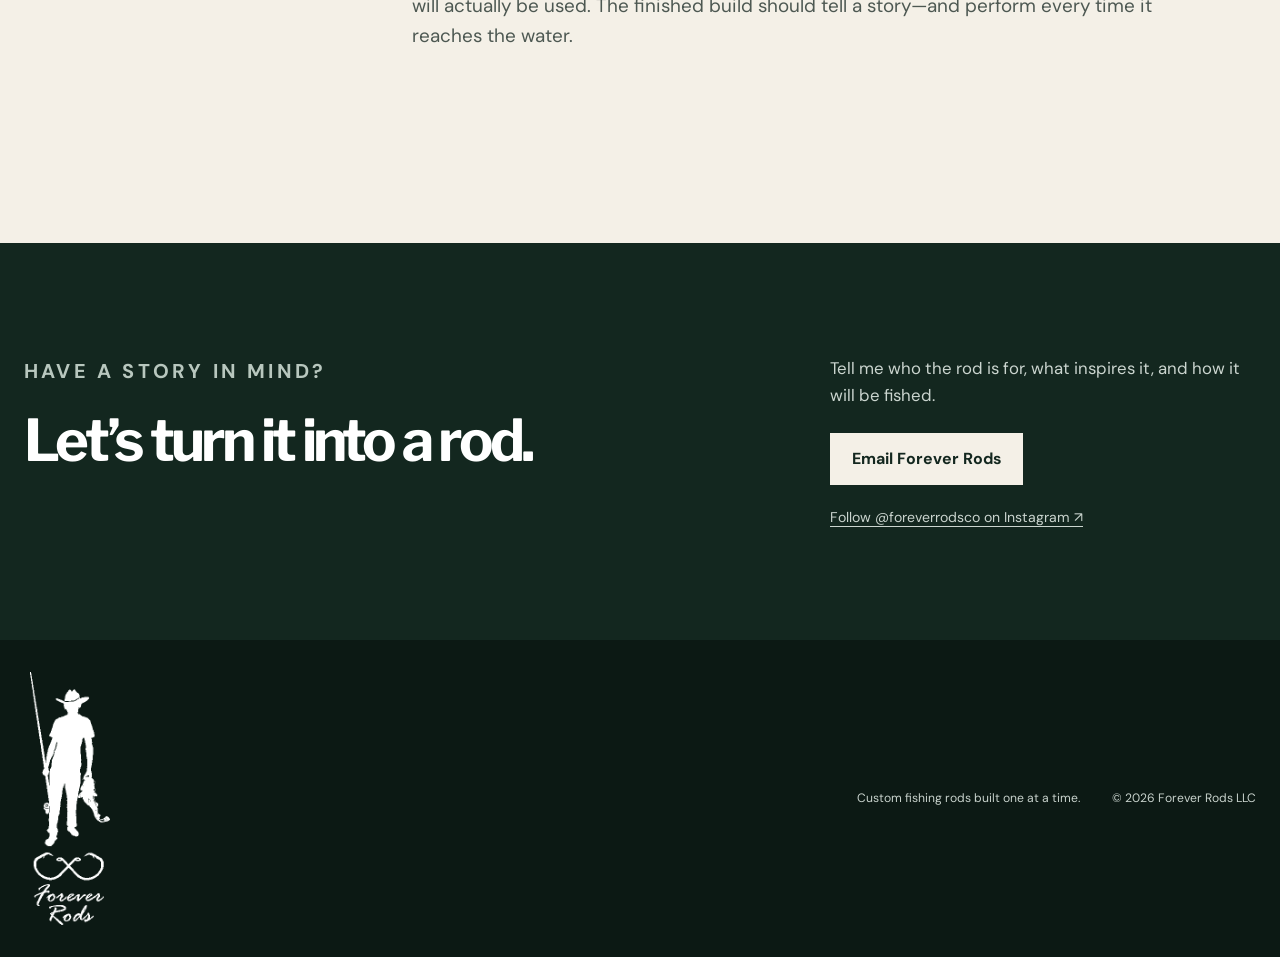
==== commit b7142c39: "Add repair and build pages." ====
--- a/our-builds.html
+++ b/our-builds.html
@@ -78,11 +78,13 @@
                 The Process
             </a>
 
+            <a class="nav-repairs" href="repairs-and-facelifts.html"><span class="nav-repairs-full">Repairs &amp; Facelifts</span><span class="nav-repairs-short">Repairs</span></a>
+
             <a
                 class="nav-cta"
-                href="index.html#contact"
+                href="start-a-rod.html"
             >
-                Start a Build
+                Start a Rod
             </a>
 
         </nav>
@@ -317,4 +319,4 @@
 
 </body>
 
-</html>+</html>
--- a/style.css
+++ b/style.css
@@ -32,6 +32,11 @@
     font-weight: 600;
     text-decoration: none;}
 .nav-cta { padding: .65rem 1rem; border: 1px solid rgba(255,255,255,.8); }
+.nav-repairs { background: var(--orange); color: white; }
+.nav-repairs-short { display: none; }
+.repair-page-header { position: relative; top: auto; left: auto; width: 100%; transform: none; padding: 1rem max(1.5rem, calc((100vw - var(--max)) / 2)); background: var(--forest); }
+.repair-page-header .brand img { width: 44px; height: 120px; }
+.repair-page-header .nav-repairs[aria-current="page"] { background: #af4d2c; }
 .hero { min-height: 780px; display: grid; grid-template-columns: minmax(0, 1.05fr) minmax(390px, .95fr); color: white; background: var(--forest); }
 .hero-copy { display: flex;
     flex-direction: column;
@@ -57,6 +62,39 @@
 .section-number { color: #657169; }
 .statement h2, .section-heading h2, .process h2, .contact h2 { margin: 0; font-size: clamp(2.4rem, 4.5vw, 4.8rem); letter-spacing: -.065em; }
 .statement > div > p { max-width: 690px; margin: 2rem 0 0; font-size: 1.18rem; color: #4d5852; }
+.repairs { padding: 7rem 1.5rem; background: var(--forest); color: white; }
+.repair-page { min-height: 760px; }
+.repair-page h1 { max-width: 850px; margin: 0 0 2.5rem; font-size: clamp(2.1rem, 3.5vw, 3.85rem); }
+.repair-page .facelift-story h2 { font-size: clamp(1.8rem, 2.6vw, 2.8rem); }
+.repairs-inner { width: min(100%, var(--max)); margin-inline: auto; display: grid; grid-template-columns: minmax(0, 1.1fr) minmax(0, .9fr); gap: clamp(3rem, 7vw, 8rem); align-items: center; }
+.repair-page .repairs-inner { grid-template-columns: minmax(0, .8fr) minmax(0, 1.2fr); gap: clamp(2rem, 4vw, 5rem); align-items: start; }
+.repairs .section-number { color: #b9c9bf; }
+.repairs h2 { max-width: 850px; margin: 0 0 2.5rem; font-size: clamp(2.5rem, 4.5vw, 4.8rem); letter-spacing: -.065em; }
+.repair-page .repairs-copy h2 { max-width: 700px; margin-bottom: 2rem; font-size: clamp(1.75rem, 3.15vw, 3.36rem); letter-spacing: -.045em; }
+.repairs h2 em { color: #dbc8a2; font-weight: 700; }
+.repairs-copy > p:not(.section-number) { max-width: 740px; margin: 0 0 1.4rem; color: #d8dfda; font-size: 1.08rem; }
+.repairs-actions { display: flex; flex-wrap: wrap; align-items: center; gap: 1.5rem; margin-top: 2.5rem; }
+.facelift-story { padding: clamp(2rem, 4vw, 4rem); background: #0c1914; scroll-margin-top: 2rem; }
+.repair-page .facelift-story { width: 80%; zoom: .8; justify-self: center; }
+.facelift-label { margin: 0 0 1.25rem; color: #dbc8a2; font-size: .76rem; font-weight: 700; letter-spacing: .16em; text-transform: uppercase; }
+.facelift-story h3 { margin: 0 0 1.5rem; font-size: clamp(1.8rem, 2.6vw, 2.8rem); letter-spacing: -.045em; }
+.facelift-story > p:not(.facelift-label) { margin: 0 0 2rem; color: #cbd5cf; }
+.facelift-videos { display: grid; grid-template-columns: 1fr; gap: 2rem; }
+.facelift-videos figure { min-width: 0; margin: 0; }
+.facelift-videos video { display: block; width: 100%; aspect-ratio: 852 / 480; background: #25342d; }
+.facelift-videos figcaption { padding-top: .7rem; color: #dbc8a2; font-size: .72rem; font-weight: 700; letter-spacing: .08em; line-height: 1.4; text-transform: uppercase; }
+.facelift-videos figcaption span { display: block; margin-top: .25rem; color: #cbd5cf; font-size: .75rem; font-weight: 500; letter-spacing: 0; text-transform: none; }
+.start-rod { min-height: 850px; display: grid; grid-template-columns: minmax(0, 1.08fr) minmax(380px, .92fr); color: white; background: var(--forest); }
+.start-rod-copy { display: flex; flex-direction: column; justify-content: center; min-width: 0; padding: 17rem clamp(2rem, 5vw, 6rem) 7rem max(1.5rem, calc((100vw - var(--max)) / 2)); }
+.start-rod-copy .eyebrow { color: #b9c9bf; }
+.start-rod h1 { max-width: 760px; margin-bottom: 2.5rem; font-size: clamp(3rem, 4.7vw, 5rem); }
+.start-rod-copy > p:not(.eyebrow) { max-width: 650px; margin: 0 0 1.25rem; color: #d8dfda; font-size: 1.08rem; }
+.start-rod-actions { display: flex; flex-wrap: wrap; gap: .9rem; margin-top: 1.5rem; }
+.start-rod-call { border: 1px solid #aeb9b1; background: transparent; color: #d8dfda; font: inherit; cursor: not-allowed; }
+.start-rod-copy > p.start-rod-phone-note { margin: .8rem 0 0; color: #b9c9bf; font-size: .84rem; }
+.start-rod-copy > p.start-rod-reassurance { max-width: 590px; margin: 2.5rem 0 0; padding-top: 1.5rem; border-top: 1px solid rgba(255,255,255,.25); color: #dbc8a2; font-size: 1rem; }
+.start-rod-image { min-height: 850px; overflow: hidden; background: #25342d; }
+.start-rod-image img { width: 100%; height: 100%; object-fit: cover; object-position: center 48%; }
 .builds { padding: 7rem 0; background: var(--cream); }
 .section-heading { display: grid; grid-template-columns: 1.5fr 1fr; gap: 5rem; align-items: end; margin-bottom: 3rem; }
 .section-heading > p { max-width: 460px; margin: 0 0 .5rem; color: #566159; font-size: 1.05rem; }
@@ -94,7 +132,15 @@
 }
 footer p { margin: 0; }
 @media (max-width: 900px) {
-    nav a:not(.nav-cta) { display: none; }
+    .start-rod { grid-template-columns: 1fr; }
+    .start-rod-copy { padding: 13rem 1.5rem 5rem; }
+    .start-rod-image { min-height: 0; height: 580px; }
+    .repairs-inner { grid-template-columns: 1fr; }
+    .repair-page .repairs-inner { grid-template-columns: 1fr; }
+    .repair-page .facelift-story { width: 100%; }
+    nav a:not(.nav-cta):not(.nav-repairs) { display: none; }
+    .nav-repairs-full { display: none; }
+    .nav-repairs-short { display: inline; }
     .hero { grid-template-columns: 1fr; }
     .hero-copy { min-height: 690px; padding-inline: 1.5rem; }
     .hero-visual { height: 610px; }
@@ -111,6 +157,14 @@
     footer { grid-template-columns: 1fr; gap: .8rem; }
 }
 @media (max-width: 600px) {
+    .start-rod-copy { padding: 11rem 1rem 5rem; }
+    .start-rod h1 { font-size: clamp(3rem, 12vw, 4rem); }
+    .start-rod-image { height: 440px; }
+    .repairs { padding: 5rem 1rem; }
+    .site-header.repair-page-header { width: 100%; padding-inline: 1rem; }
+    .repair-page-header .brand img { width: 34px; height: 100px; }
+    nav:has(.nav-repairs) { gap: .25rem; padding: .35rem; }
+    nav:has(.nav-repairs) a { padding: .5rem .6rem; font-size: .85rem; }
     .site-header { width: calc(100% - 2rem); }
     .brand img { width: 28px; height: 64px; }
     .site-header .brand img {width: 34px; height: 100px;}
@@ -883,4 +937,429 @@
         width: 100%;
         max-width: none;
     }
-}+}
+
+/* New Process Page */
+
+.process-page-header {
+    position: relative;
+    top: auto;
+    left: auto;
+    width: 100%;
+    transform: none;
+    padding: 1rem max(1.5rem, calc((100vw - var(--max)) / 2));
+    background: var(--forest);
+}
+
+.process-page-header .brand img {
+    width: 44px;
+    height: 120px;
+}
+
+.process-page-header nav a[aria-current="page"] {
+    color: #dbc8a2;
+}
+
+.craft-process-page {
+    overflow: hidden;
+    background: var(--paper);
+}
+
+
+/* Main Process Steps */
+
+.craft-process-step {
+    width: min(calc(100% - 3rem), var(--max));
+    margin-inline: auto;
+    display: grid;
+    grid-template-columns: minmax(0, .85fr) minmax(0, 1.15fr);
+    gap: clamp(3rem, 6vw, 7rem);
+    align-items: center;
+    padding: 8rem 0;
+    border-bottom: 1px solid var(--line);
+}
+
+.craft-process-step-reverse {
+    box-shadow: 0 0 0 100vmax var(--cream);
+    clip-path: inset(0 -100vmax);
+}
+
+.craft-process-step-reverse .craft-process-copy {
+    order: 2;
+}
+
+.craft-process-step-reverse .craft-process-media {
+    order: 1;
+}
+
+.craft-process-copy h2,
+.craft-process-test h2,
+.craft-process-custom h2,
+.craft-process-cta h2 {
+    margin: 0;
+    font-size: clamp(2.5rem, 4.3vw, 4.8rem);
+    letter-spacing: -.065em;
+}
+
+.craft-process-copy > p:last-child {
+    max-width: 650px;
+    margin: 2rem 0 0;
+    color: #566159;
+    font-size: 1.1rem;
+}
+
+
+/* Process Images and Video */
+
+.craft-process-media {
+    position: relative;
+    width: 100%;
+    aspect-ratio: 16 / 10;
+    margin: 0;
+    overflow: hidden;
+    background: #d7d1c5;
+}
+
+.craft-process-media img,
+.craft-process-media video {
+    width: 100%;
+    height: 100%;
+    object-fit: cover;
+}
+
+.craft-process-media img[src*="process-planning"] {
+    object-position: center 55%;
+}
+
+.craft-process-media img[src*="process-thread-options"] {
+    object-position: center;
+}
+
+
+/* Grip video and component photographs */
+
+.craft-process-grip-media {
+    display: grid;
+    grid-template-columns: minmax(0, 1.2fr) minmax(210px, .8fr);
+    grid-template-rows: repeat(2, minmax(0, 1fr));
+    gap: 1rem;
+    min-height: 500px;
+}
+
+.craft-process-grip-video {
+    grid-row: 1 / -1;
+    overflow: hidden;
+    background: #0c1914;
+}
+
+.craft-process-grip-video video,
+.craft-process-grip-photo img {
+    display: block;
+    width: 100%;
+    height: 100%;
+    object-fit: cover;
+}
+
+.craft-process-grip-photo {
+    position: relative;
+    min-height: 0;
+    margin: 0;
+    overflow: hidden;
+    background: #d7d1c5;
+}
+
+.craft-process-grip-photo figcaption {
+    position: absolute;
+    right: .75rem;
+    bottom: .75rem;
+    left: .75rem;
+    width: fit-content;
+    max-width: calc(100% - 1.5rem);
+    padding: .5rem .65rem;
+    color: white;
+    background: rgba(19, 39, 31, .9);
+    font-size: .66rem;
+    font-weight: 700;
+    letter-spacing: .05em;
+    line-height: 1.35;
+    text-transform: uppercase;
+}
+
+
+/* Static Load Section */
+
+.craft-process-test {
+    display: grid;
+    grid-template-columns: 1.15fr .85fr;
+    gap: clamp(3rem, 7vw, 8rem);
+    align-items: end;
+    padding: 8rem max(1.5rem, calc((100vw - var(--max)) / 2));
+    color: white;
+    background: #0c1914;
+}
+
+.craft-process-test .section-number {
+    color: #b9c9bf;
+}
+
+.craft-process-test > p {
+    max-width: 620px;
+    margin: 0 0 .5rem;
+    color: #cbd5cf;
+    font-size: 1.12rem;
+}
+
+
+/* Personal Materials and Custom Details */
+
+.craft-process-custom {
+    width: min(calc(100% - 3rem), var(--max));
+    margin-inline: auto;
+    display: grid;
+    grid-template-columns: minmax(0, 1.4fr) minmax(0, 1fr);
+    column-gap: clamp(3rem, 7vw, 8rem);
+    row-gap: 2rem;
+    align-items: start;
+    padding: 7rem 0;
+}
+
+.craft-process-custom-left .section-number {
+    margin-bottom: 1.5rem;
+}
+
+.craft-process-custom-images {
+    display: grid;
+    grid-template-columns: minmax(0, 212fr) minmax(0, 482fr);
+    gap: 1rem;
+    align-items: start;
+}
+
+.craft-process-custom-logos {
+    display: block;
+    width: 100%;
+    height: auto;
+}
+
+.craft-process-custom-heading > p {
+    max-width: 780px;
+    margin: 1.5rem 0 0;
+    color: #566159;
+    font-size: 1.1rem;
+}
+
+.craft-process-custom figure {
+    position: relative;
+    margin: 0;
+    overflow: hidden;
+    background: #d7d1c5;
+}
+
+.craft-process-gallery-pole-vault {
+    width: 100%;
+    aspect-ratio: 371 / 647;
+}
+
+.craft-process-custom figure img {
+    width: 100%;
+    height: 100%;
+    object-fit: cover;
+}
+
+.craft-process-custom .craft-process-gallery-pole-vault img {
+    object-fit: contain;
+}
+
+.craft-process-custom figcaption {
+    position: absolute;
+    right: 1rem;
+    bottom: 1rem;
+    left: 1rem;
+    width: fit-content;
+    max-width: calc(100% - 2rem);
+    padding: .65rem .85rem;
+    color: white;
+    background: rgba(19, 39, 31, .9);
+    font-size: .74rem;
+    font-weight: 700;
+    letter-spacing: .06em;
+    line-height: 1.4;
+    text-transform: uppercase;
+}
+
+.craft-process-gallery-wide {
+    grid-column: 1 / -1;
+    height: clamp(260px, 25vw, 360px);
+    background: var(--forest);
+}
+
+.craft-process-gallery-wide img {
+    object-fit: cover;
+}
+
+
+/* Process Call to Action */
+
+.craft-process-cta {
+    display: grid;
+    grid-template-columns: 1.2fr .8fr;
+    gap: clamp(3rem, 7vw, 8rem);
+    padding: 8rem max(1.5rem, calc((100vw - var(--max)) / 2));
+    color: white;
+    background: var(--forest);
+}
+
+.craft-process-cta .section-number {
+    color: #b9c9bf;
+}
+
+.craft-process-cta > div:last-child {
+    align-self: end;
+}
+
+.craft-process-cta > div:last-child p {
+    max-width: 520px;
+    margin: 0 0 2rem;
+    color: #cbd5cf;
+    font-size: 1.08rem;
+}
+
+.craft-process-cta .button {
+    color: var(--forest);
+    background: var(--cream);
+}
+
+
+/* Process Page Tablet */
+
+@media (max-width: 900px) {
+
+    .craft-process-step {
+        grid-template-columns: 1fr;
+        gap: 3rem;
+        padding-block: 6rem;
+    }
+
+    .craft-process-step-reverse .craft-process-copy {
+        order: 1;
+    }
+
+    .craft-process-step-reverse .craft-process-media {
+        order: 2;
+    }
+
+    .craft-process-step-reverse .craft-process-grip-media {
+        order: 2;
+    }
+
+    .craft-process-grip-media {
+        min-height: 560px;
+    }
+
+    .craft-process-test {
+        grid-template-columns: 1fr;
+        gap: 2.5rem;
+        padding-block: 6rem;
+    }
+
+    .craft-process-custom {
+        grid-template-columns: 1fr;
+        gap: 2rem;
+        padding-block: 6rem;
+    }
+
+    .craft-process-cta {
+        grid-template-columns: 1fr;
+        gap: 3rem;
+        padding-block: 6rem;
+    }
+}
+
+
+/* Process Page Phone */
+
+@media (max-width: 600px) {
+
+    .process-page-header {
+        padding-inline: 1rem;
+    }
+
+    .process-page-header .brand img {
+        width: 34px;
+        height: 100px;
+    }
+
+    .craft-process-step,
+    .craft-process-custom {
+        width: calc(100% - 2rem);
+    }
+
+    .craft-process-step {
+        padding-block: 5rem;
+    }
+
+    .craft-process-copy h2,
+    .craft-process-test h2,
+    .craft-process-custom h2,
+    .craft-process-cta h2 {
+        font-size: clamp(2.35rem, 11vw, 3.4rem);
+    }
+
+    .craft-process-media {
+        aspect-ratio: 4 / 3;
+    }
+
+    .craft-process-grip-media {
+        grid-template-columns: 1fr 1fr;
+        grid-template-rows: auto auto;
+        min-height: 0;
+    }
+
+    .craft-process-grip-video {
+        grid-column: 1 / -1;
+        grid-row: auto;
+        aspect-ratio: 16 / 9;
+    }
+
+    .craft-process-grip-photo {
+        min-height: 260px;
+    }
+
+    .craft-process-test {
+        padding: 5rem 1rem;
+    }
+
+    .craft-process-custom {
+        padding-block: 5rem;
+    }
+
+    .craft-process-gallery-pole-vault {
+        width: 100%;
+    }
+
+    .craft-process-custom-images {
+        grid-template-columns: 1fr;
+    }
+
+    .craft-process-custom-logos {
+        max-width: 212px;
+    }
+
+    .craft-process-gallery-wide {
+        height: 190px;
+    }
+
+    .craft-process-gallery-wide img {
+        object-fit: contain;
+    }
+
+    .craft-process-custom figcaption {
+        right: .75rem;
+        bottom: .75rem;
+        left: .75rem;
+        max-width: calc(100% - 1.5rem);
+    }
+
+    .craft-process-cta {
+        padding: 5rem 1rem;
+    }
+}
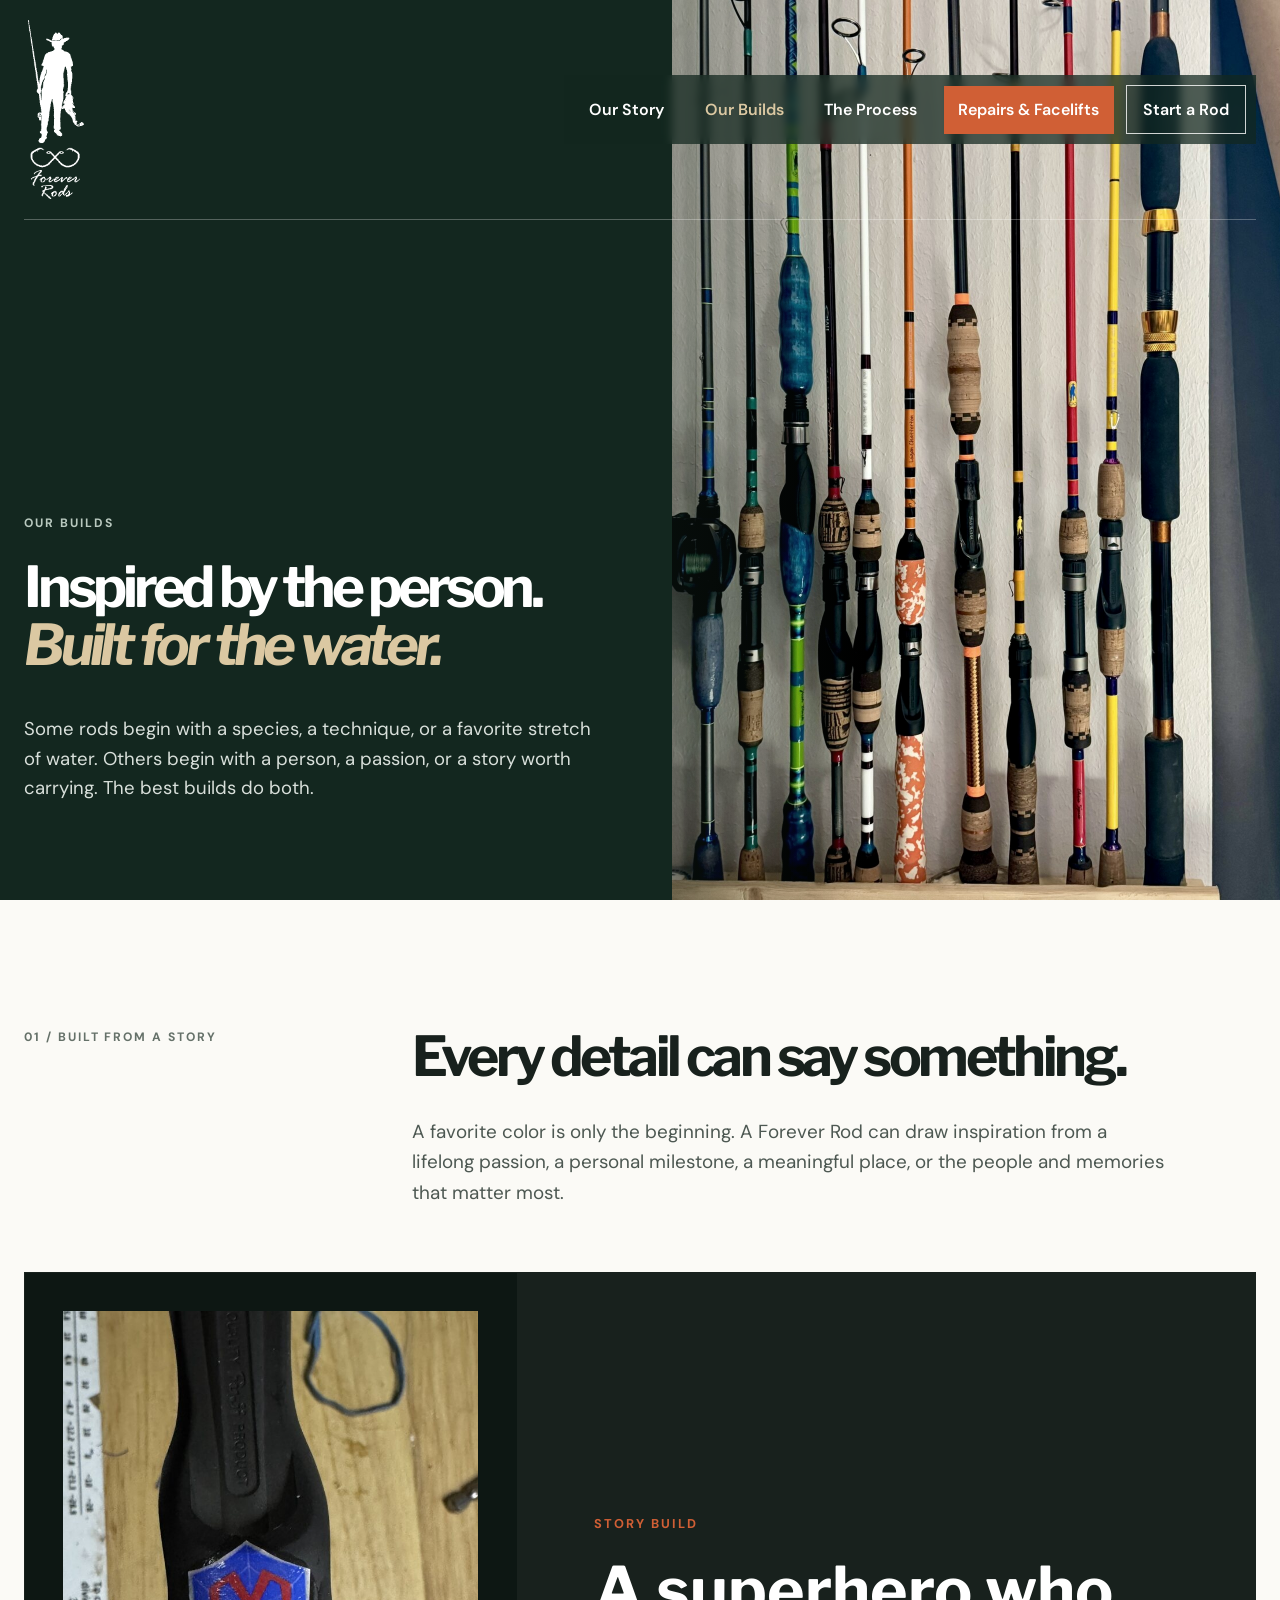
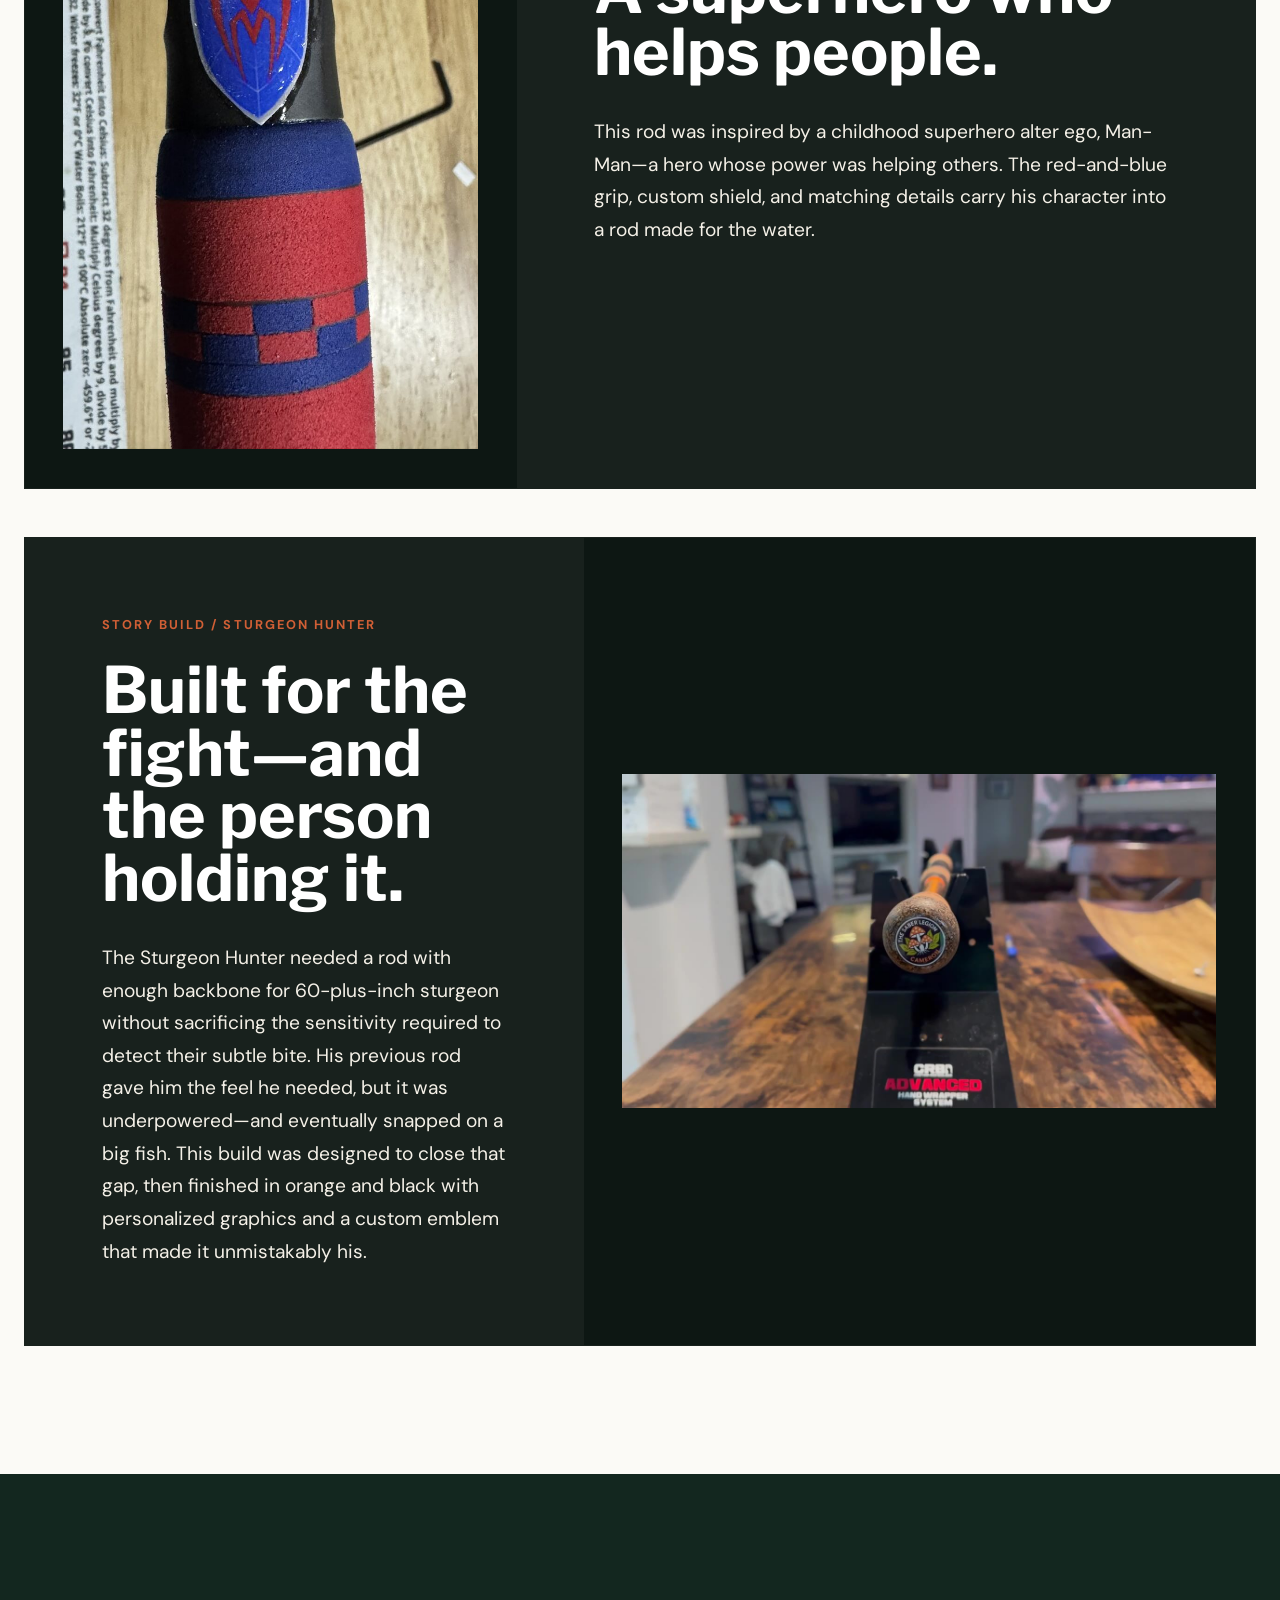
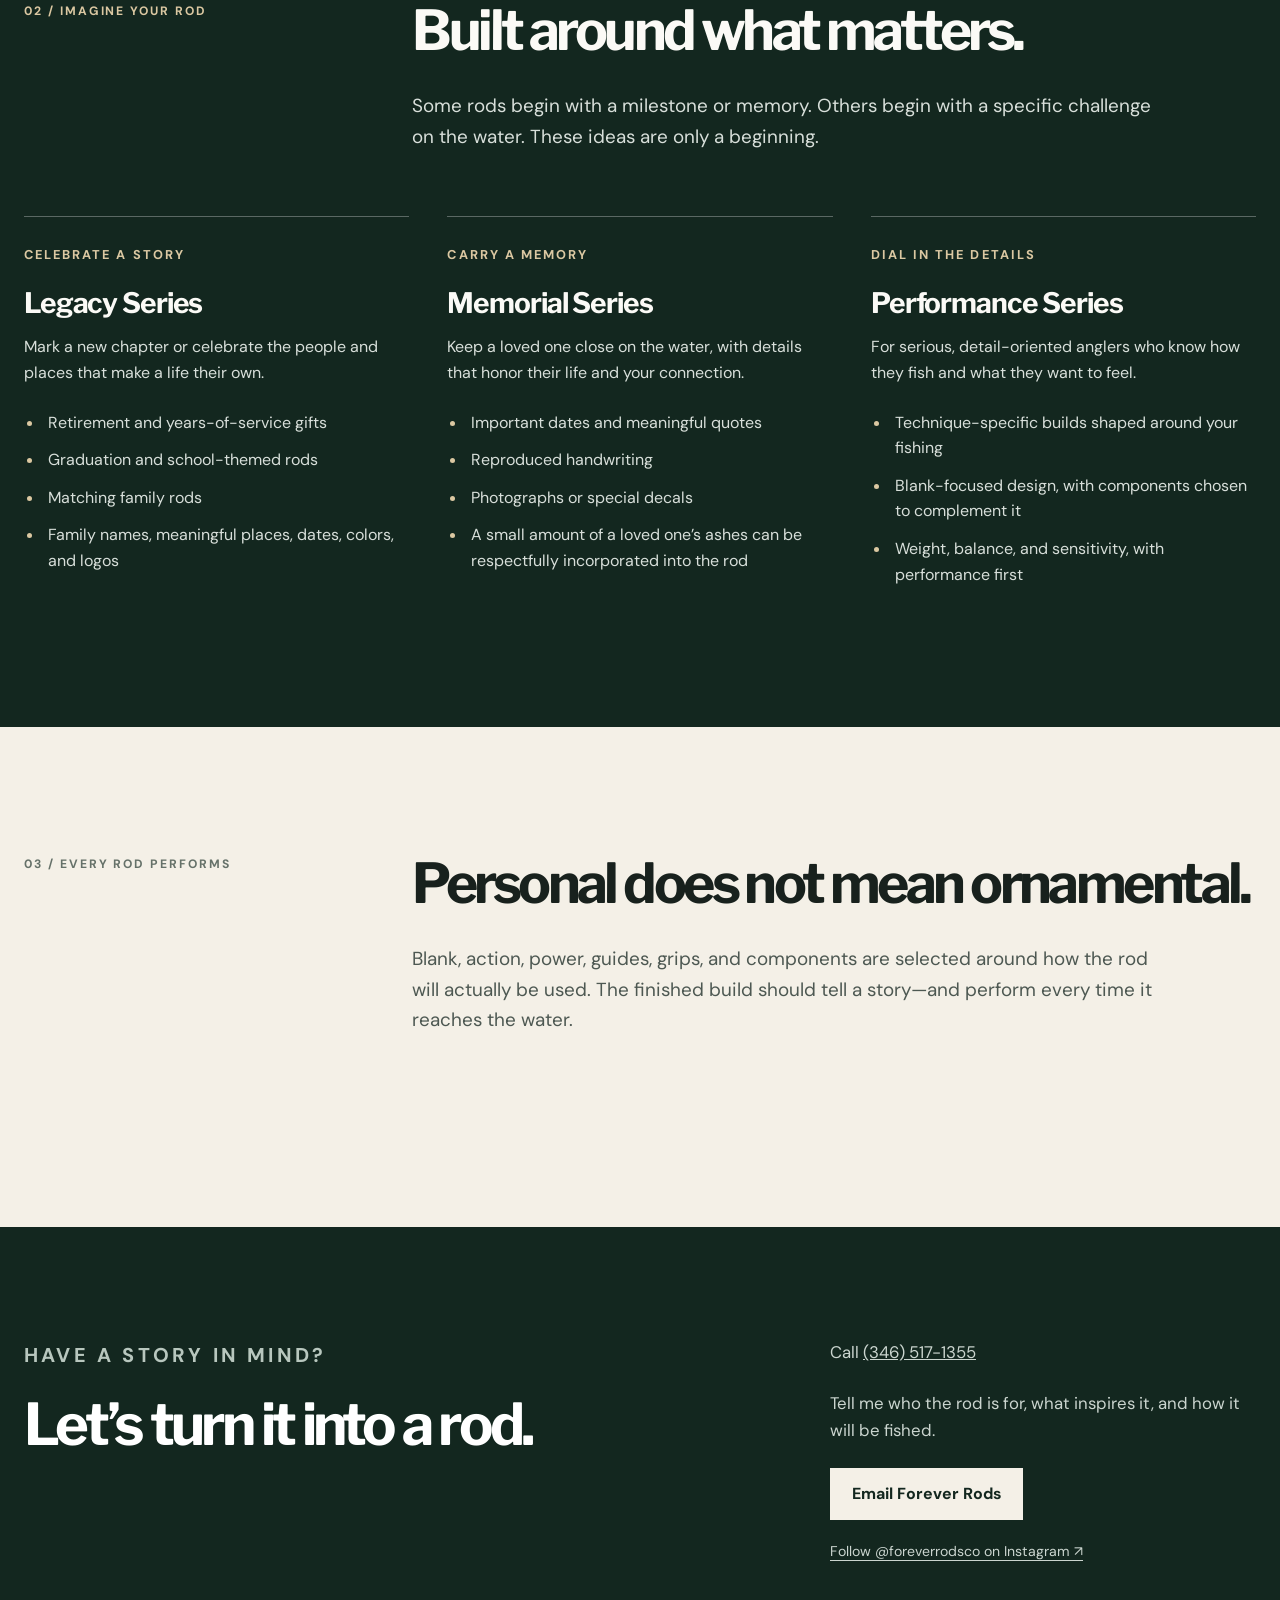
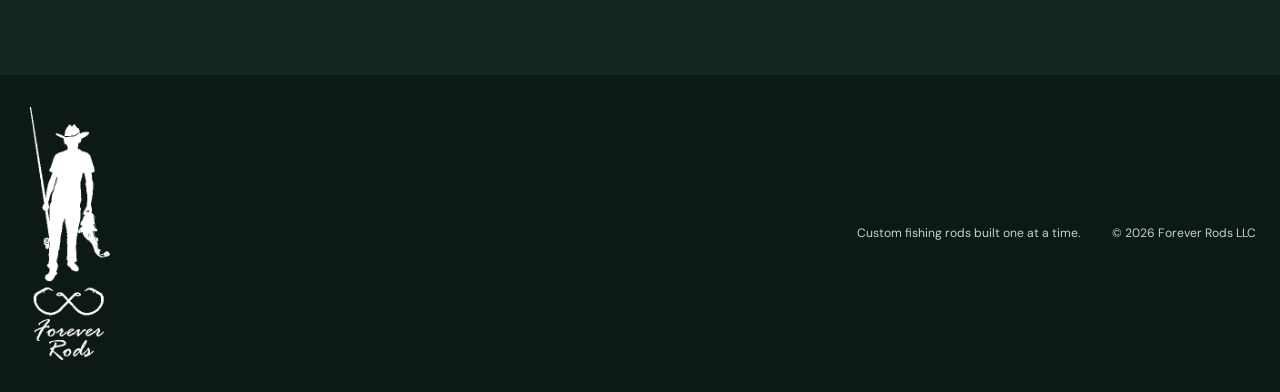
==== commit 3a33da6c: "Family feedback changes" ====
--- a/our-builds.html
+++ b/our-builds.html
@@ -41,7 +41,7 @@
         rel="stylesheet"
     >
 
-    <link rel="stylesheet" href="style.css?v=4">
+    <link rel="stylesheet" href="style.css?v=14">
 
 </head>
 
@@ -74,7 +74,7 @@
                 Our Builds
             </a>
 
-            <a href="index.html#process">
+            <a href="the-process.html">
                 The Process
             </a>
 
@@ -192,10 +192,12 @@
         <h3>Built for the fight—and the person holding it.</h3>
 
         <p>
-            Built for the Sturgeon Hunter, this rod brings heavy-duty sturgeon performance
-            together with his current love for the color orange. The
-            orange-and-black design, personalized graphics, and custom emblem
-            make the finished rod unmistakably his.
+            The Sturgeon Hunter needed a rod with enough backbone for 60-plus-inch sturgeon
+            without sacrificing the sensitivity required to detect their subtle bite.
+            His previous rod gave him the feel he needed, but it was underpowered—and
+            eventually snapped on a big fish. This build was designed to close that gap,
+            then finished in orange and black with personalized graphics and a custom
+            emblem that made it unmistakably his.
         </p>
     </div>
 
@@ -219,12 +221,60 @@
         </section>
 
 
+        <section class="build-category build-possibilities" aria-labelledby="possibilities-title">
+            <div class="build-category-heading">
+                <p class="section-number">02 / Imagine your rod</p>
+                <div>
+                    <h2 id="possibilities-title">Built around what matters.</h2>
+                    <p>Some rods begin with a milestone or memory. Others begin with a specific challenge on the water. These ideas are only a beginning.</p>
+                </div>
+            </div>
+
+            <div class="build-series-grid">
+                <article class="build-series">
+                    <p class="build-label">Celebrate a story</p>
+                    <h3>Legacy Series</h3>
+                    <p>Mark a new chapter or celebrate the people and places that make a life their own.</p>
+                    <ul>
+                        <li>Retirement and years-of-service gifts</li>
+                        <li>Graduation and school-themed rods</li>
+                        <li>Matching family rods</li>
+                        <li>Family names, meaningful places, dates, colors, and logos</li>
+                    </ul>
+                </article>
+
+                <article class="build-series">
+                    <p class="build-label">Carry a memory</p>
+                    <h3>Memorial Series</h3>
+                    <p>Keep a loved one close on the water, with details that honor their life and your connection.</p>
+                    <ul>
+                        <li>Important dates and meaningful quotes</li>
+                        <li>Reproduced handwriting</li>
+                        <li>Photographs or special decals</li>
+                        <li>A small amount of a loved one&rsquo;s ashes can be respectfully incorporated into the rod</li>
+                    </ul>
+                </article>
+
+                <article class="build-series">
+                    <p class="build-label">Dial in the details</p>
+                    <h3>Performance Series</h3>
+                    <p>For serious, detail-oriented anglers who know how they fish and what they want to feel.</p>
+                    <ul>
+                        <li>Technique-specific builds shaped around your fishing</li>
+                        <li>Blank-focused design, with components chosen to complement it</li>
+                        <li>Weight, balance, and sensitivity, with performance first</li>
+                    </ul>
+                </article>
+            </div>
+
+        </section>
+
         <section class="build-category performance-builds">
 
             <div class="build-category-heading">
 
                 <p class="section-number">
-                    02 / Built for the water
+                    03 / Every rod performs
                 </p>
 
                 <div>
@@ -268,6 +318,7 @@
             </div>
 
             <div class="contact-details">
+                <p>Call <a href="tel:+13465171355">(346) 517-1355</a></p>
 
                 <p>
                     Tell me who the rod is for, what inspires it, and how
--- a/style.css
+++ b/style.css
@@ -132,13 +132,14 @@
 }
 footer p { margin: 0; }
 @media (max-width: 900px) {
+    .site-header { flex-wrap: wrap; gap: .5rem; }
+    .site-header nav { width: 100%; flex-wrap: wrap; justify-content: center; }
     .start-rod { grid-template-columns: 1fr; }
     .start-rod-copy { padding: 13rem 1.5rem 5rem; }
     .start-rod-image { min-height: 0; height: 580px; }
     .repairs-inner { grid-template-columns: 1fr; }
     .repair-page .repairs-inner { grid-template-columns: 1fr; }
     .repair-page .facelift-story { width: 100%; }
-    nav a:not(.nav-cta):not(.nav-repairs) { display: none; }
     .nav-repairs-full { display: none; }
     .nav-repairs-short { display: inline; }
     .hero { grid-template-columns: 1fr; }
@@ -157,20 +158,20 @@
     footer { grid-template-columns: 1fr; gap: .8rem; }
 }
 @media (max-width: 600px) {
-    .start-rod-copy { padding: 11rem 1rem 5rem; }
+    .start-rod-copy { padding: 15rem 1rem 5rem; }
     .start-rod h1 { font-size: clamp(3rem, 12vw, 4rem); }
     .start-rod-image { height: 440px; }
     .repairs { padding: 5rem 1rem; }
     .site-header.repair-page-header { width: 100%; padding-inline: 1rem; }
     .repair-page-header .brand img { width: 34px; height: 100px; }
-    nav:has(.nav-repairs) { gap: .25rem; padding: .35rem; }
-    nav:has(.nav-repairs) a { padding: .5rem .6rem; font-size: .85rem; }
+    .site-header nav { gap: .15rem; padding: .35rem; }
+    .site-header nav a { padding: .5rem .45rem; font-size: .78rem; }
     .site-header { width: calc(100% - 2rem); }
     .brand img { width: 28px; height: 64px; }
     .site-header .brand img {width: 34px; height: 100px;}
     .brand span { font-size: 1rem; }
     .nav-cta { padding: .55rem .75rem; }
-    .hero-copy { min-height: 650px; padding-top: 12rem; }
+    .hero-copy { min-height: 650px; padding-top: 15rem; }
     h1 { font-size: clamp(3.35rem, 17vw, 5rem); }
     .hero-actions { align-items: flex-start; flex-direction: column; }
     .hero-visual { height: 520px; min-height: 0; }
@@ -401,7 +402,7 @@
 
     .story-hero-copy {
         min-height: 700px;
-        padding-top: 12rem;
+        padding-top: 15rem;
     }
 
     .story-hero h1 {
@@ -755,6 +756,24 @@
 }
 
 
+/* Ideas for future custom builds */
+
+.build-possibilities { color: var(--paper); background: var(--forest); }
+.build-possibilities .section-number,
+.build-possibilities .build-label { color: #dbc8a2; }
+.build-possibilities .build-category-heading div > p { color: #d8dfda; }
+.build-series-grid { display: grid; grid-template-columns: repeat(3, minmax(0, 1fr)); gap: clamp(1.5rem, 3vw, 3rem); margin-top: 4rem; }
+.build-series { min-width: 0; padding-top: 1.75rem; border-top: 1px solid rgba(255,255,255,.3); }
+.build-series h3 { margin: .5rem 0 1rem; font-size: clamp(1.6rem, 2.2vw, 2.3rem); letter-spacing: -.04em; }
+.build-series > p:not(.build-label),
+.build-series li { color: #d8dfda; }
+.build-series ul { margin: 1.5rem 0 0; padding-left: 1.25rem; }
+.build-series li { padding-left: .25rem; margin-bottom: .75rem; }
+.build-series li::marker { color: #dbc8a2; }
+@media (max-width: 900px) {
+    .build-series-grid { grid-template-columns: 1fr; gap: 2rem; margin-top: 3rem; }
+}
+
 /* Contact section */
 
 .builds-page-contact .contact-details p {
@@ -803,7 +822,7 @@
 
     .builds-page-hero-copy {
         min-height: 700px;
-        padding-top: 12rem;
+        padding-top: 15rem;
     }
 
     .builds-page-hero h1 {
@@ -978,6 +997,10 @@
     padding: 8rem 0;
     border-bottom: 1px solid var(--line);
 }
+.craft-process-grip-step {
+    grid-template-columns: minmax(0, 1.1fr) minmax(0, .9fr);
+    gap: clamp(2.5rem, 4vw, 5rem);
+}
 
 .craft-process-step-reverse {
     box-shadow: 0 0 0 100vmax var(--cream);
@@ -1040,10 +1063,11 @@
 
 .craft-process-grip-media {
     display: grid;
-    grid-template-columns: minmax(0, 1.2fr) minmax(210px, .8fr);
+    grid-template-columns: minmax(0, 1fr) minmax(180px, .42fr);
     grid-template-rows: repeat(2, minmax(0, 1fr));
     gap: 1rem;
-    min-height: 500px;
+    height: 420px;
+    min-height: 0;
 }
 
 .craft-process-grip-video {
@@ -1059,30 +1083,23 @@
     height: 100%;
     object-fit: cover;
 }
+.craft-process-grip-video video { object-fit: contain; }
 
 .craft-process-grip-photo {
-    position: relative;
+    display: grid;
+    grid-template-rows: minmax(0, 1fr) auto;
     min-height: 0;
     margin: 0;
     overflow: hidden;
-    background: #d7d1c5;
+    background: transparent;
 }
 
 .craft-process-grip-photo figcaption {
-    position: absolute;
-    right: .75rem;
-    bottom: .75rem;
-    left: .75rem;
-    width: fit-content;
-    max-width: calc(100% - 1.5rem);
-    padding: .5rem .65rem;
-    color: white;
-    background: rgba(19, 39, 31, .9);
-    font-size: .66rem;
-    font-weight: 700;
-    letter-spacing: .05em;
-    line-height: 1.35;
-    text-transform: uppercase;
+    padding: .4rem 0 0;
+    color: #566159;
+    font-size: .7rem;
+    font-weight: 600;
+    line-height: 1.3;
 }
 
 
@@ -1252,6 +1269,7 @@
     }
 
     .craft-process-grip-media {
+        height: auto;
         min-height: 560px;
     }
 
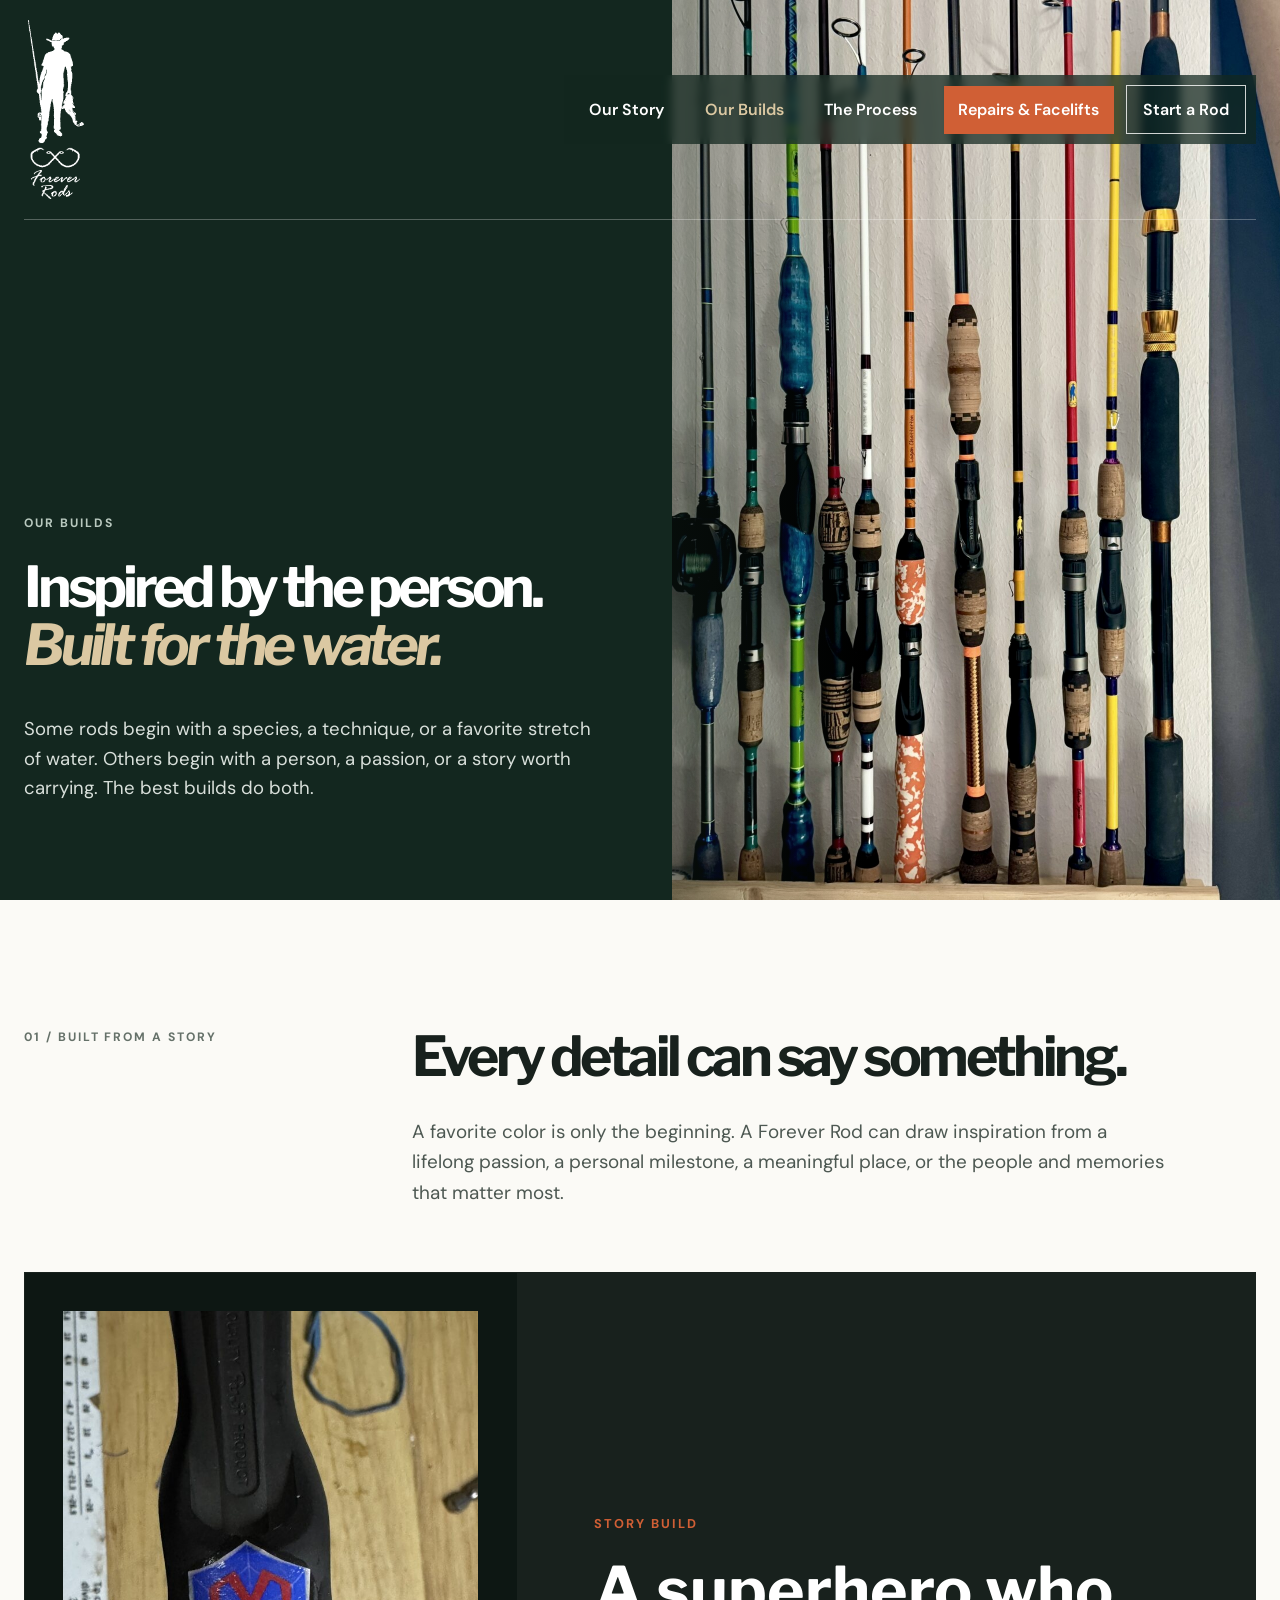
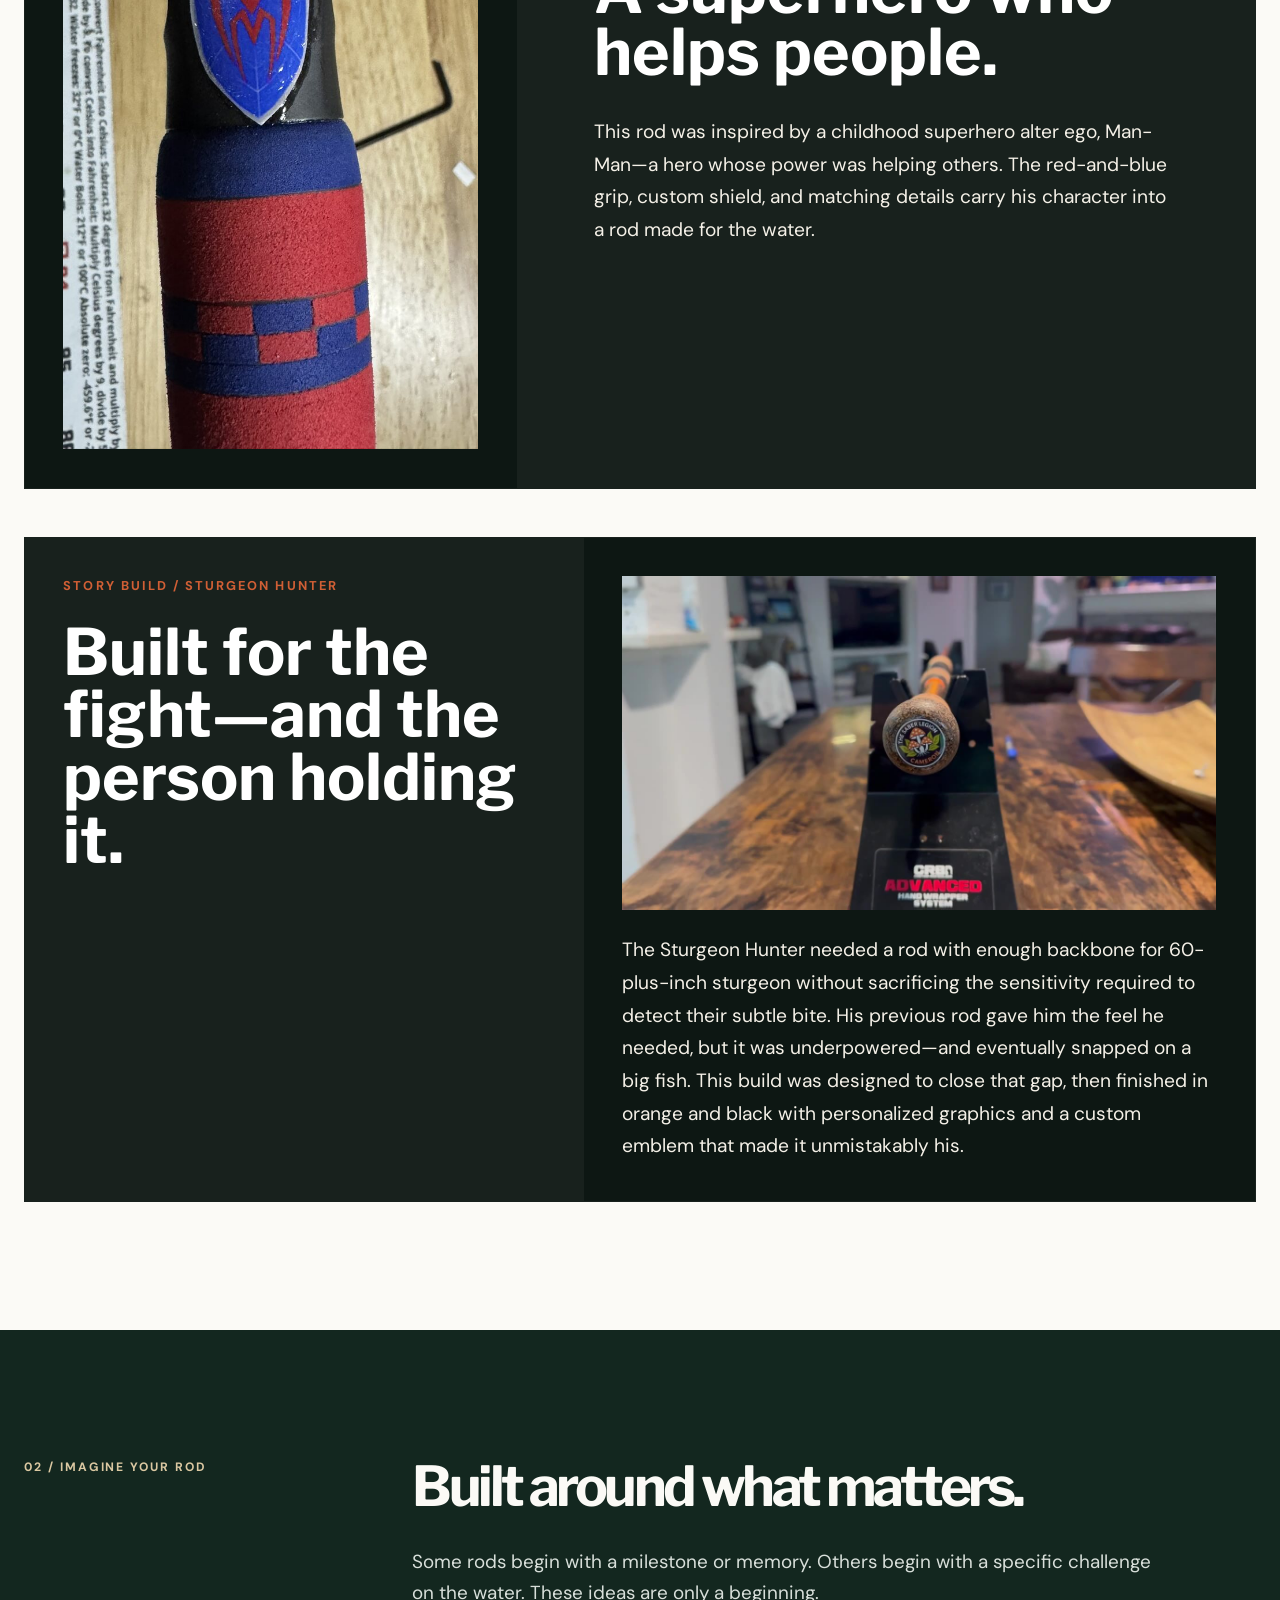
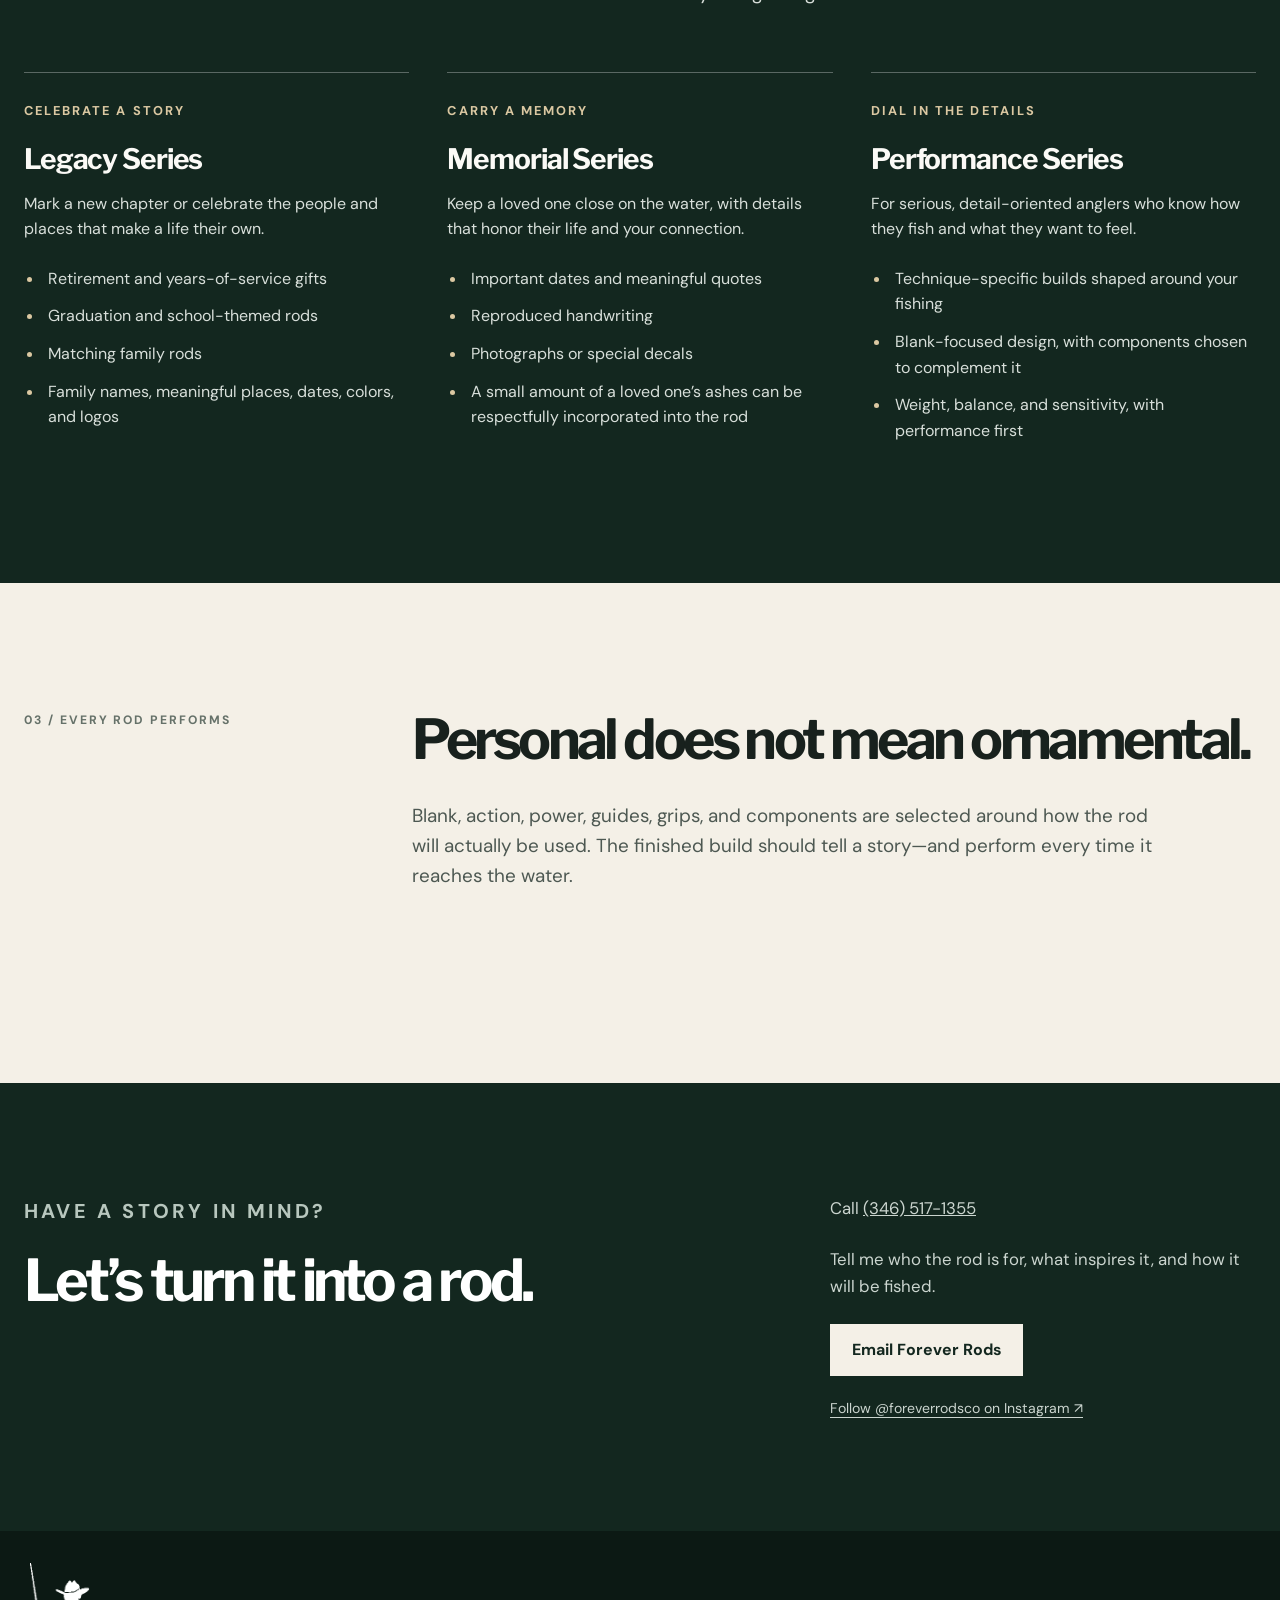
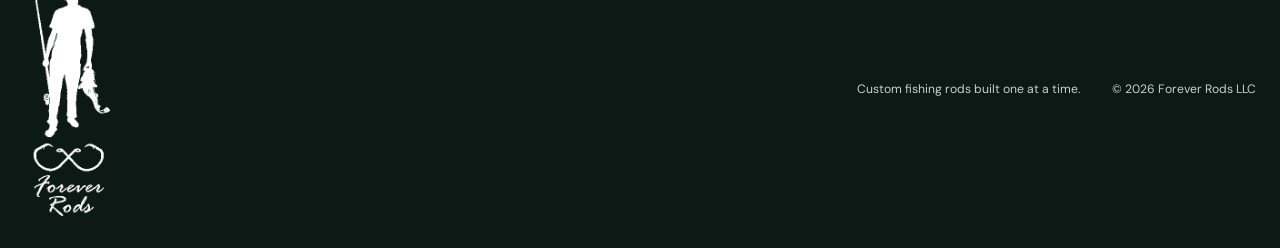
==== commit aa5e0c19: "Our builds adjustments" ====
--- a/our-builds.html
+++ b/our-builds.html
@@ -41,7 +41,7 @@
         rel="stylesheet"
     >
 
-    <link rel="stylesheet" href="style.css?v=14">
+    <link rel="stylesheet" href="style.css?v=15">
 
 </head>
 
@@ -191,14 +191,6 @@
 
         <h3>Built for the fight—and the person holding it.</h3>
 
-        <p>
-            The Sturgeon Hunter needed a rod with enough backbone for 60-plus-inch sturgeon
-            without sacrificing the sensitivity required to detect their subtle bite.
-            His previous rod gave him the feel he needed, but it was underpowered—and
-            eventually snapped on a big fish. This build was designed to close that gap,
-            then finished in orange and black with personalized graphics and a custom
-            emblem that made it unmistakably his.
-        </p>
     </div>
 
     <div class="build-feature-media">
@@ -214,6 +206,14 @@
             <source src="Videos/sturgeon-hunter-build.mp4" type="video/mp4">
             Your browser does not support embedded video.
         </video>
+        <p class="build-feature-description">
+            The Sturgeon Hunter needed a rod with enough backbone for 60-plus-inch sturgeon
+            without sacrificing the sensitivity required to detect their subtle bite.
+            His previous rod gave him the feel he needed, but it was underpowered—and
+            eventually snapped on a big fish. This build was designed to close that gap,
+            then finished in orange and black with personalized graphics and a custom
+            emblem that made it unmistakably his.
+        </p>
     </div>
 </article>
             </div>
--- a/style.css
+++ b/style.css
@@ -938,6 +938,25 @@
     grid-template-columns: minmax(0, 1fr) minmax(360px, 1.2fr);
 }
 
+.build-feature--landscape .build-feature-copy {
+    justify-content: flex-start;
+    padding: clamp(1.5rem, 3vw, 3rem);
+}
+
+.build-feature--landscape .build-feature-media {
+    flex-direction: column;
+    justify-content: flex-start;
+    align-items: stretch;
+    gap: 1.5rem;
+}
+
+.build-feature-description {
+    margin: 0;
+    color: var(--cream);
+    font-size: clamp(1.05rem, 1.5vw, 1.3rem);
+    line-height: 1.7;
+}
+
 .build-feature--landscape .build-feature-media video {
     max-width: none;
     aspect-ratio: 16 / 9;
@@ -946,10 +965,6 @@
 @media (max-width: 760px) {
     .build-feature--landscape {
         grid-template-columns: 1fr;
-    }
-
-    .build-feature--landscape .build-feature-media {
-        order: -1;
     }
 
     .build-feature--landscape .build-feature-media video {
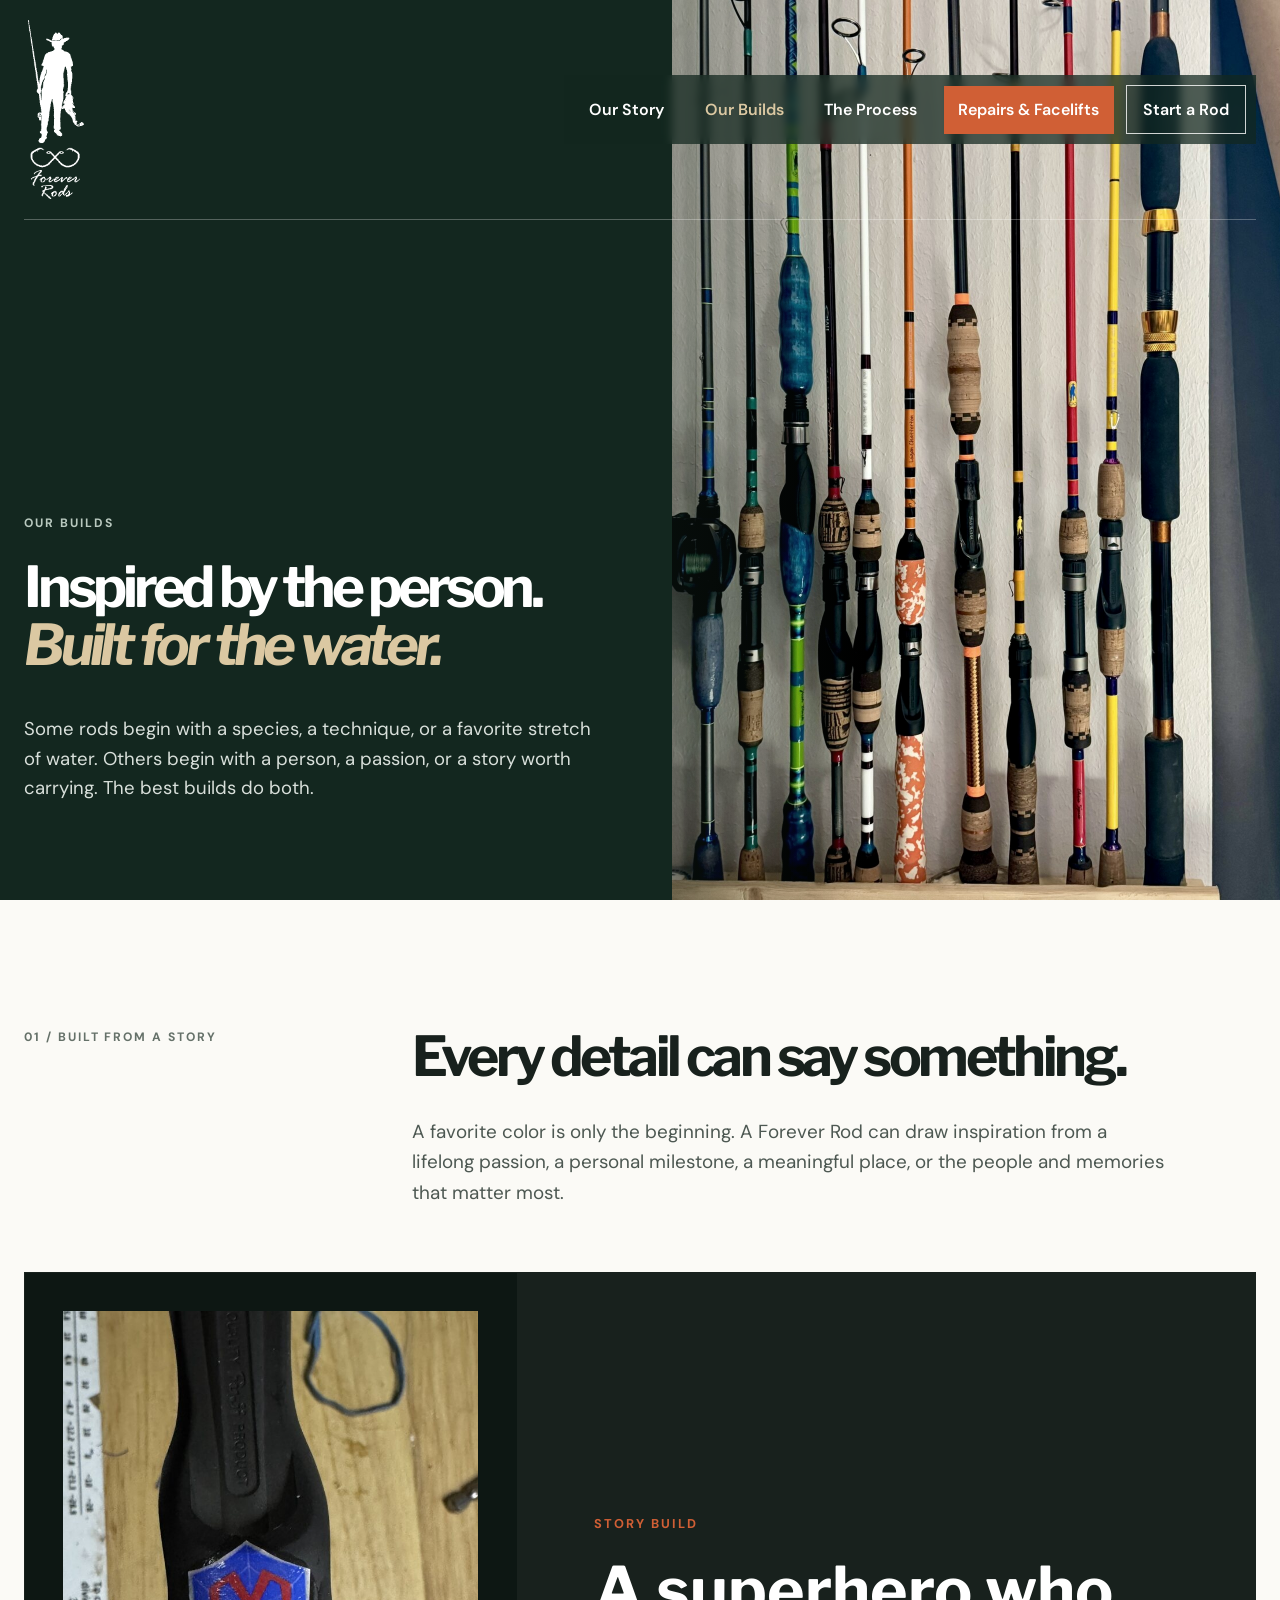
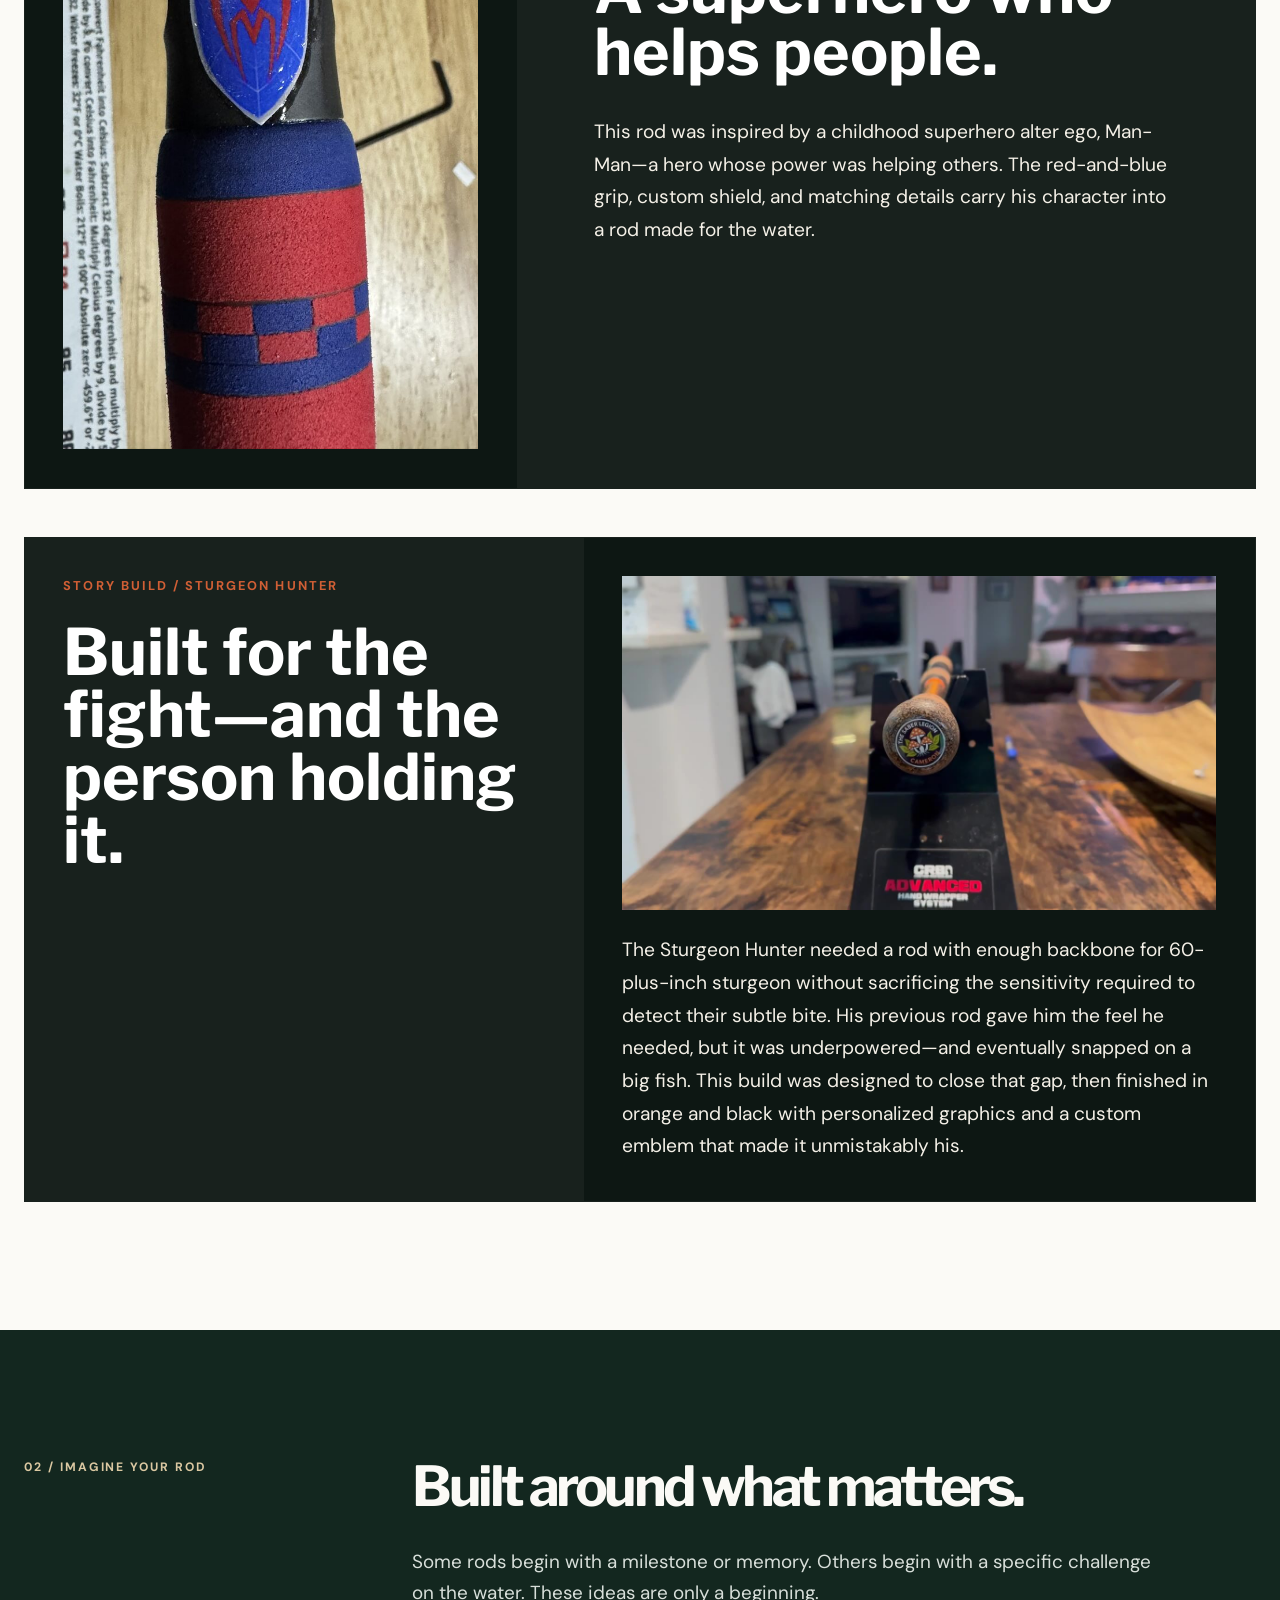
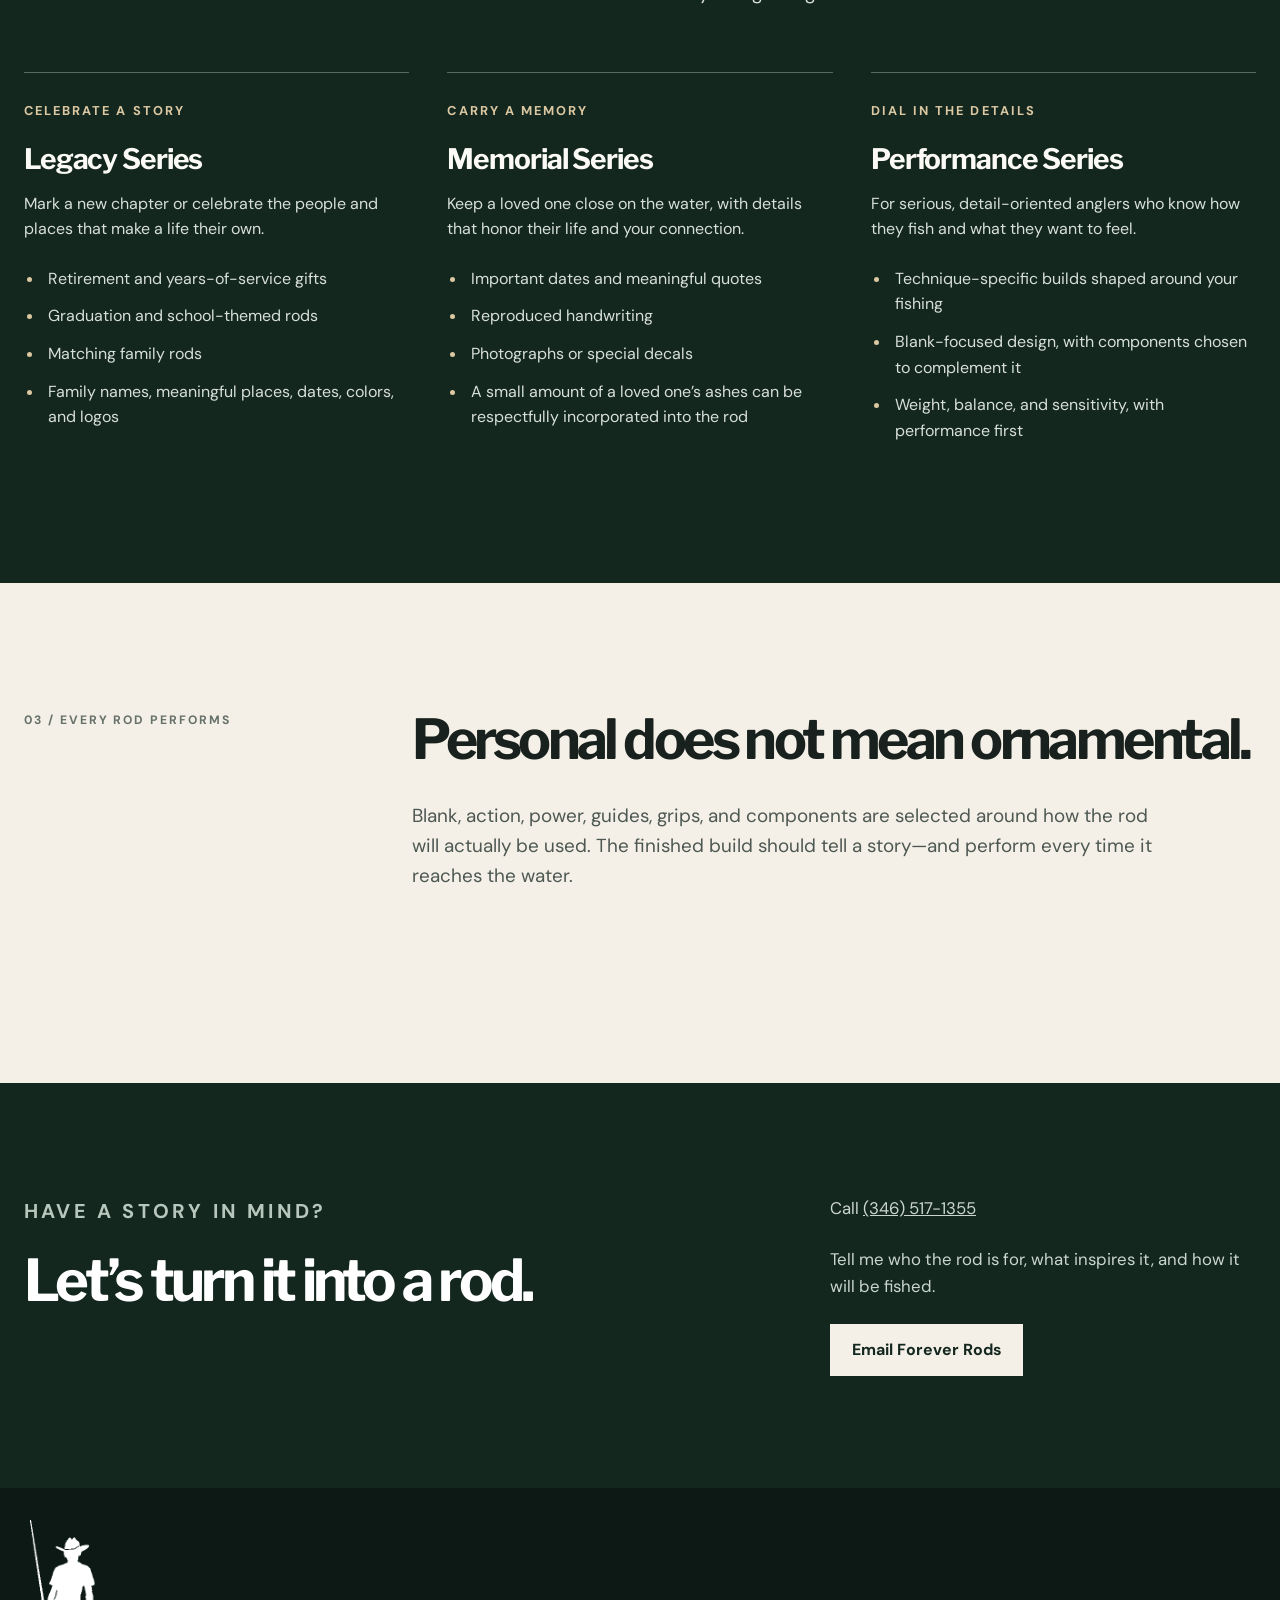
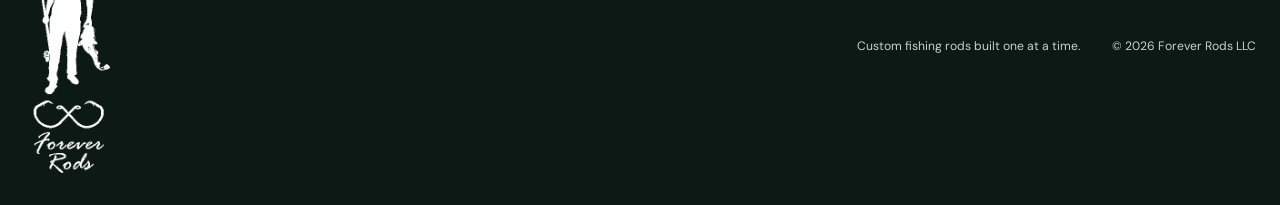
==== commit 63c1cfb1: "Insta link removal" ====
--- a/our-builds.html
+++ b/our-builds.html
@@ -332,15 +332,6 @@
                     Email Forever Rods
                 </a>
 
-                <a
-                    class="social-link"
-                    href="https://www.instagram.com/foreverrodsco/"
-                    target="_blank"
-                    rel="noopener noreferrer"
-                >
-                    Follow @foreverrodsco on Instagram
-                    <span aria-hidden="true">&#8599;</span>
-                </a>
 
             </div>
 
--- a/style.css
+++ b/style.css
@@ -1218,6 +1218,12 @@
     text-transform: uppercase;
 }
 
+/* Keep the caption against the lower end of the photo's right-hand red arrow. */
+.craft-process-custom .craft-process-gallery-pole-vault figcaption {
+    top: 52.4%;
+    bottom: auto;
+}
+
 .craft-process-gallery-wide {
     grid-column: 1 / -1;
     height: clamp(260px, 25vw, 360px);
@@ -1370,7 +1376,7 @@
     }
 
     .craft-process-custom-images {
-        grid-template-columns: 1fr;
+        gap: .75rem;
     }
 
     .craft-process-custom-logos {
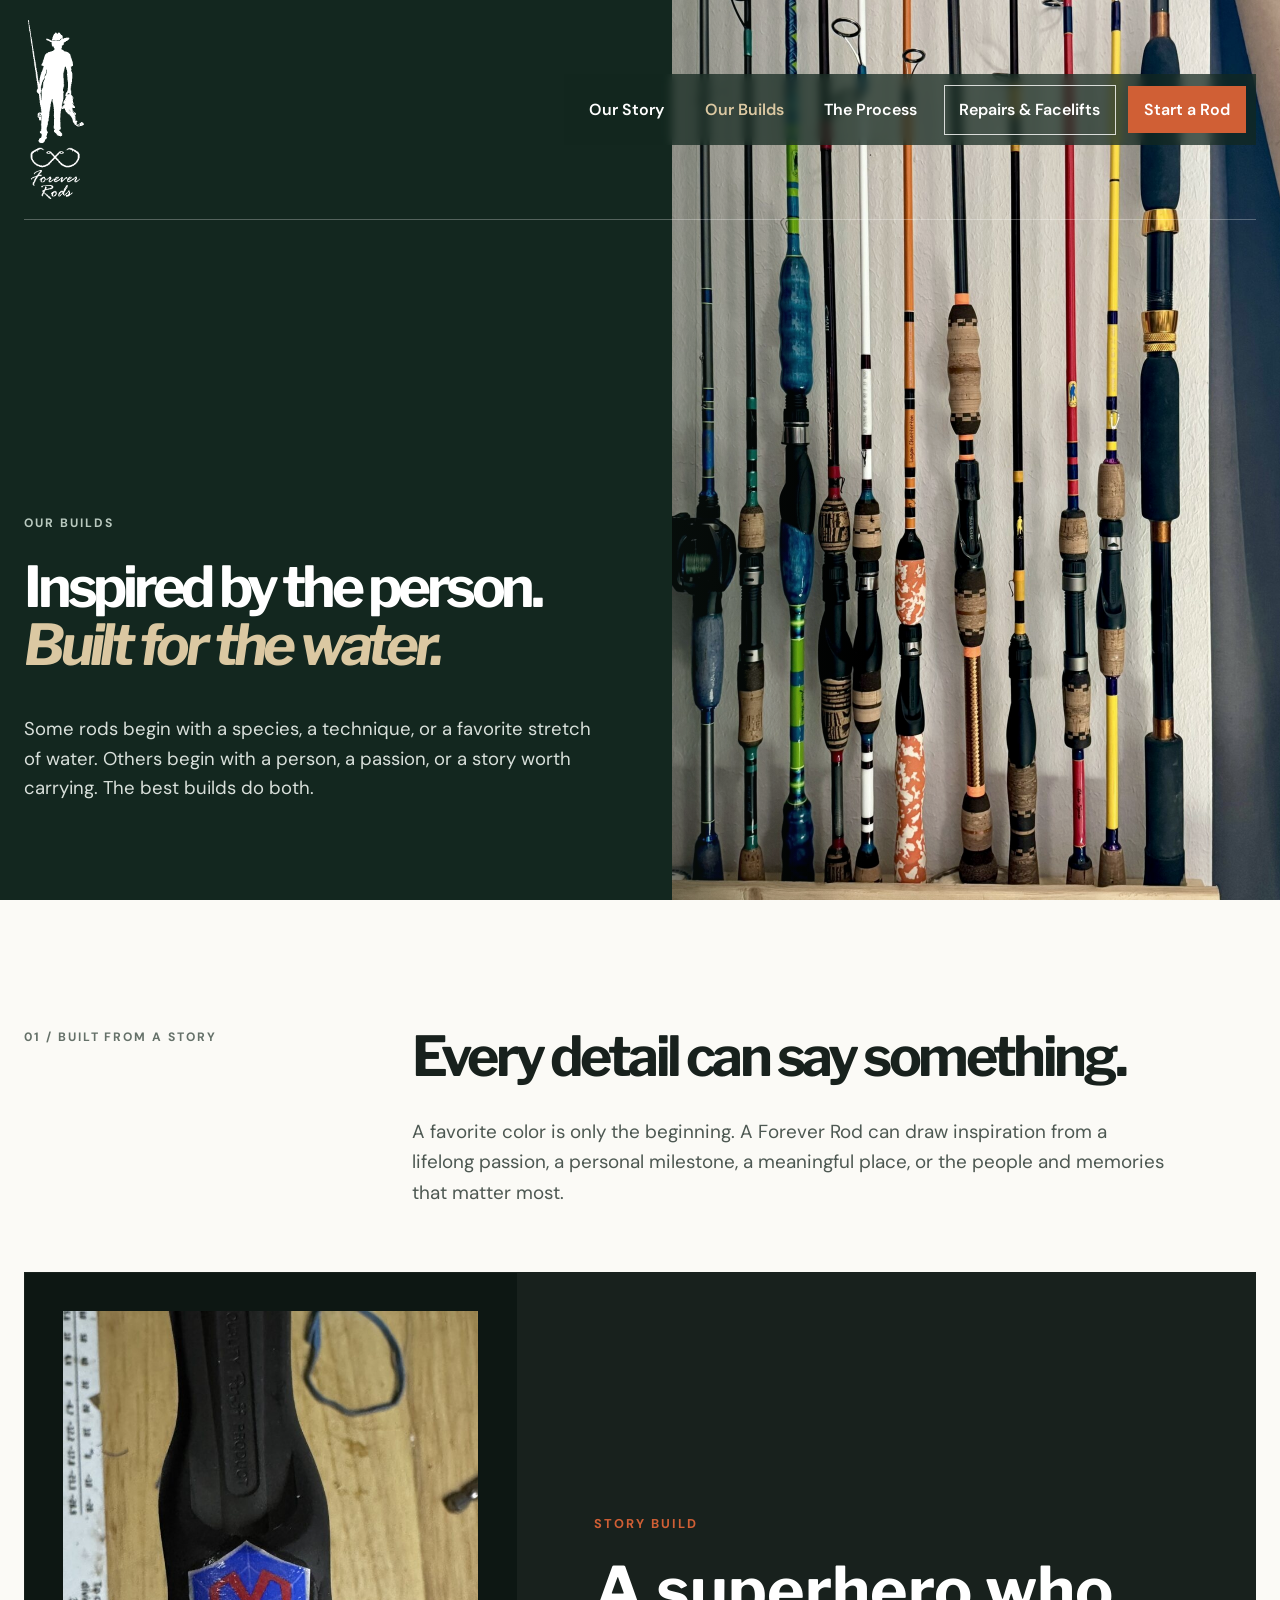
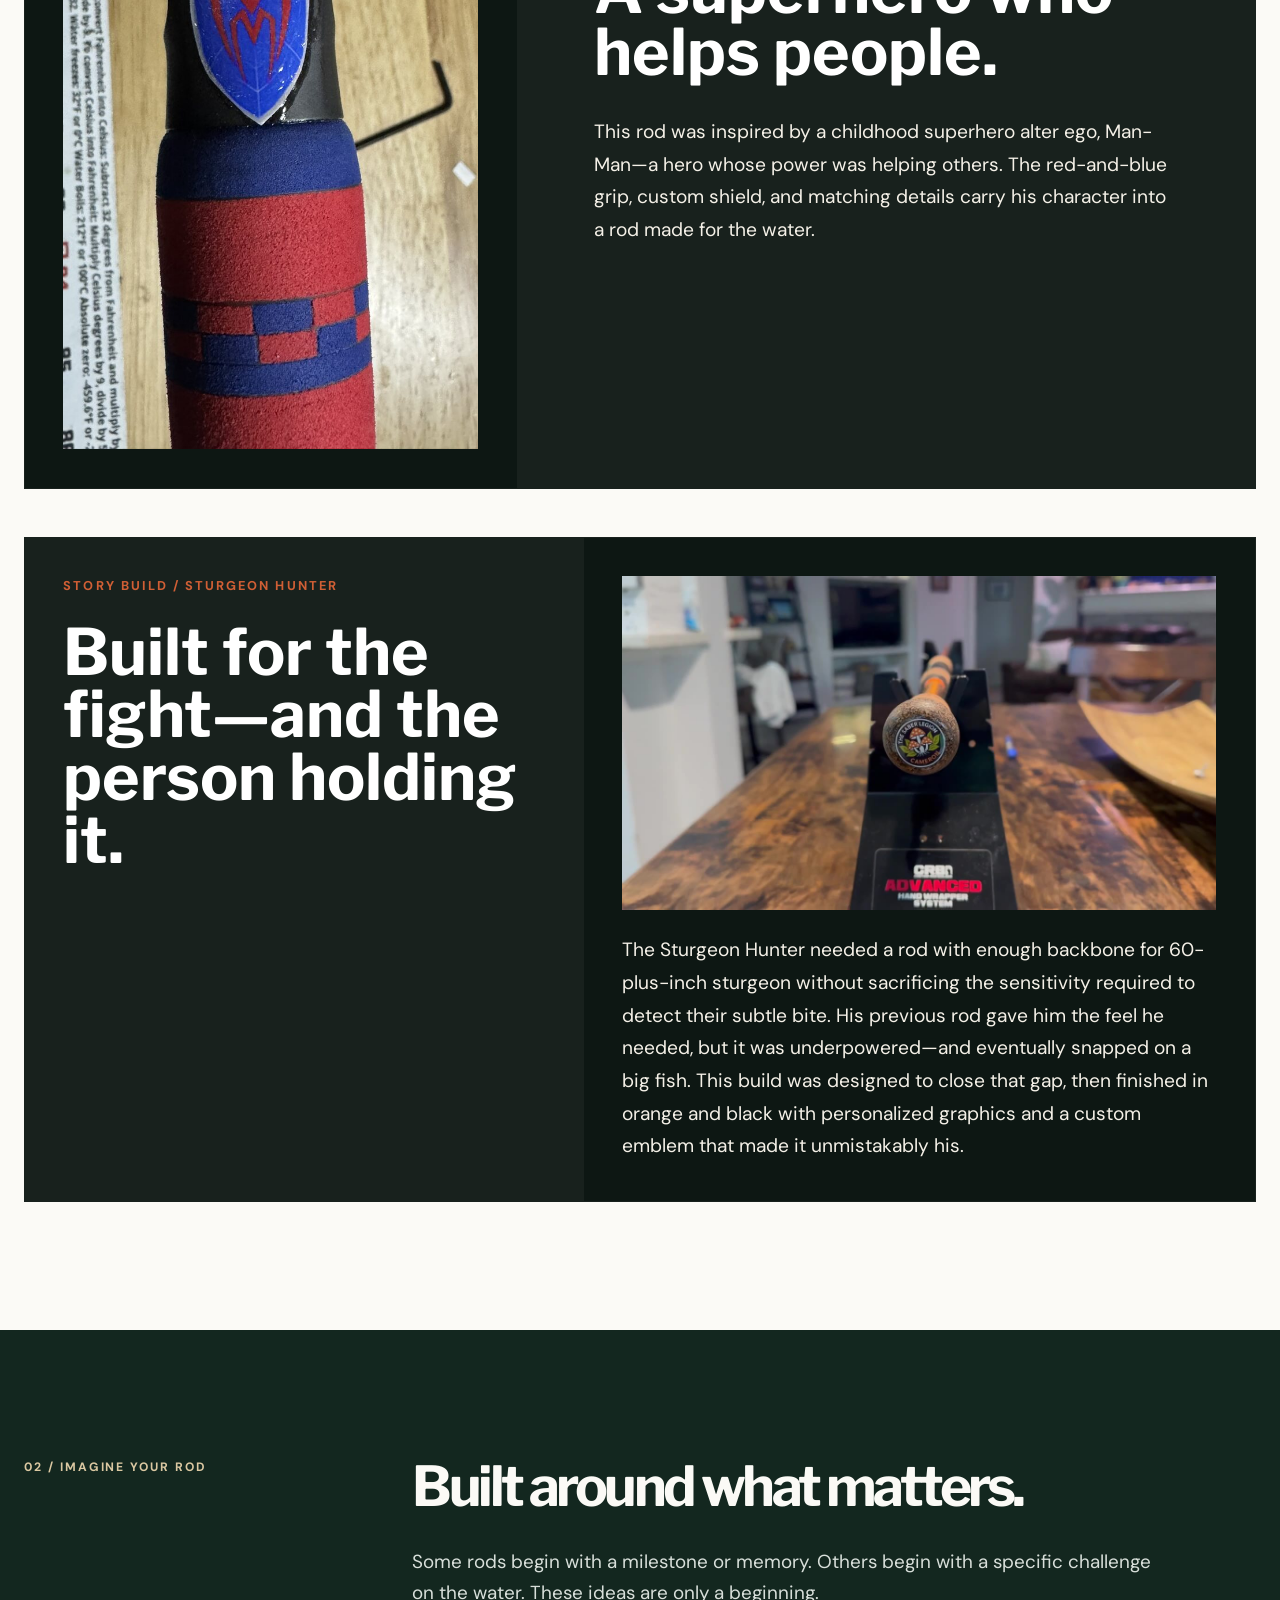
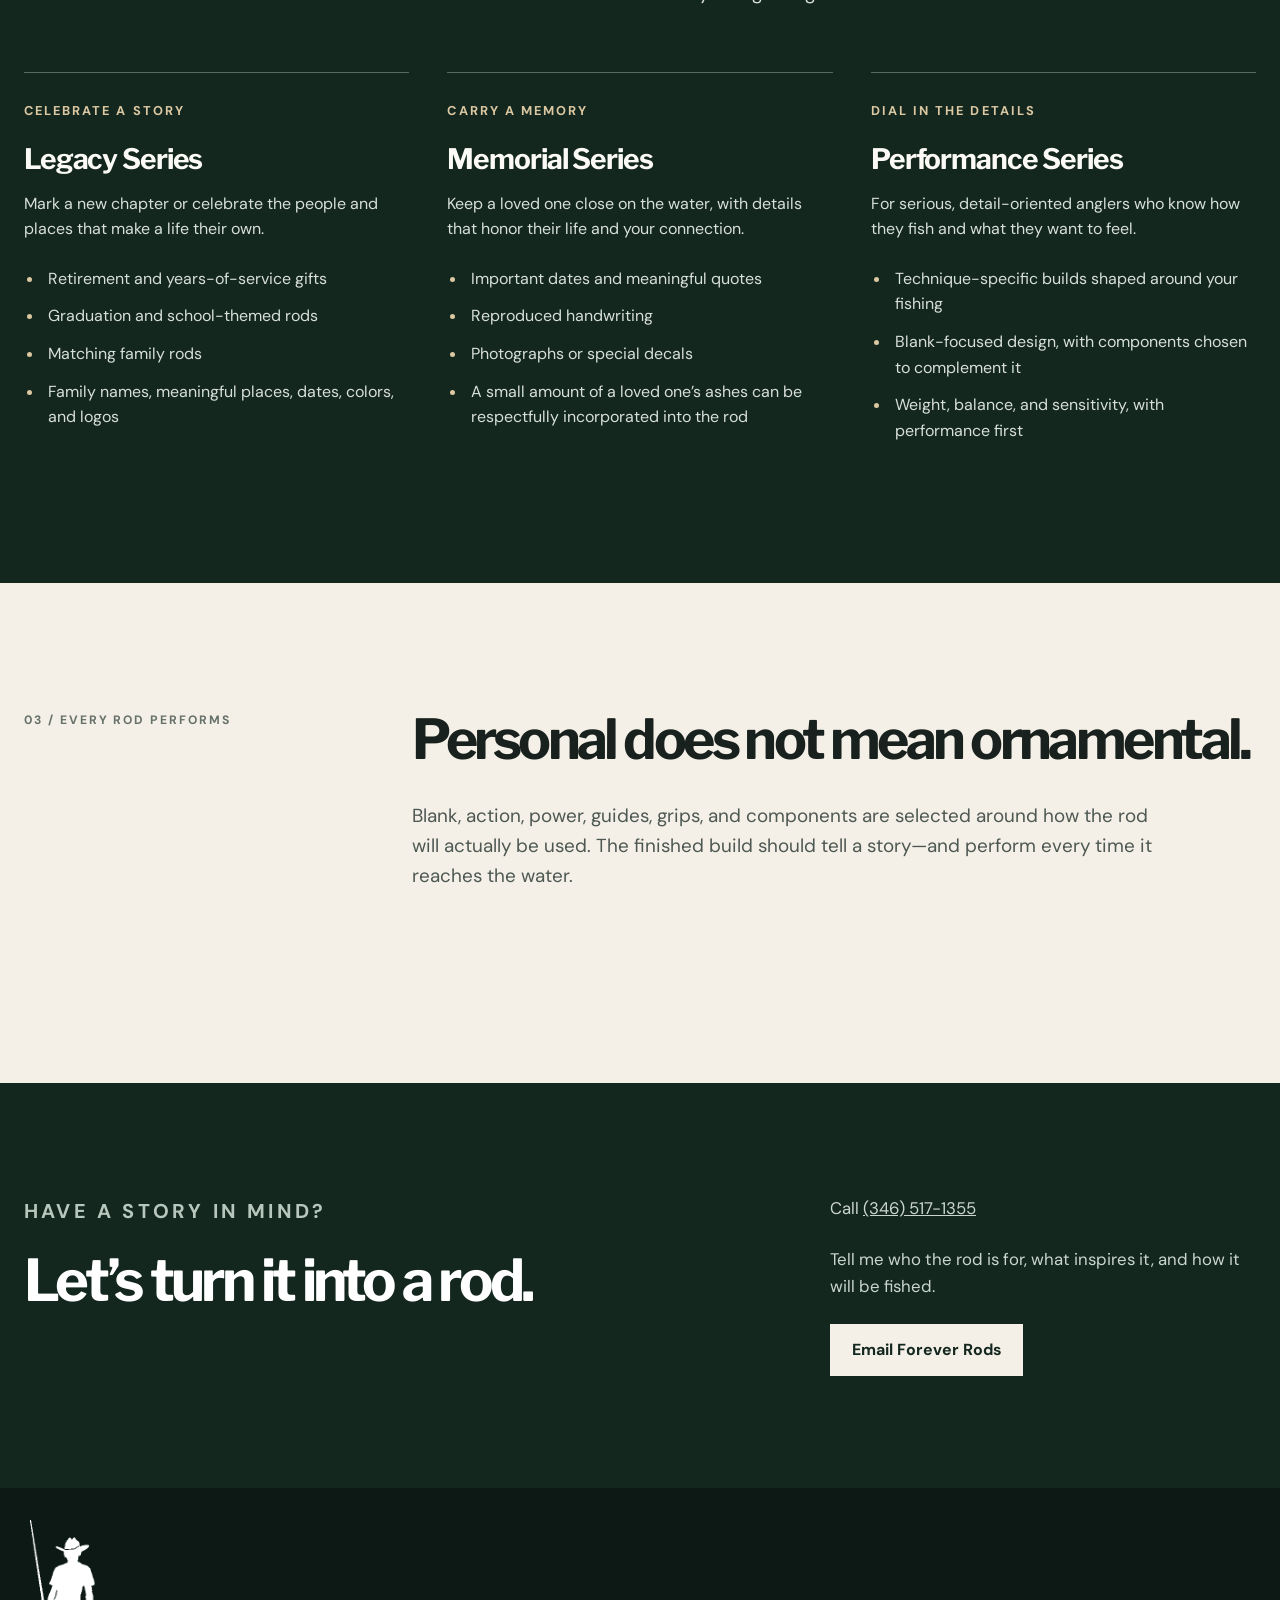
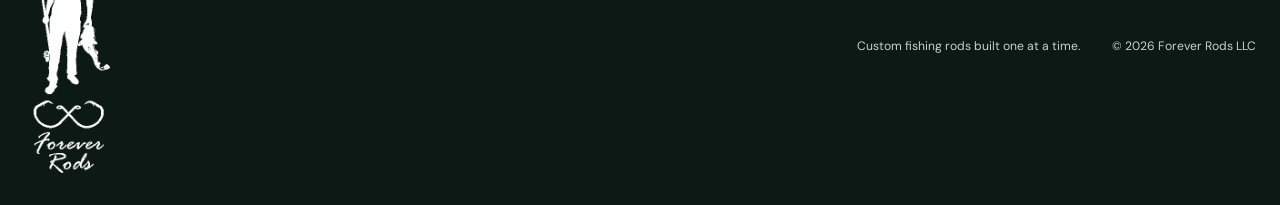
==== commit 641cbc64: "Mobile view edits and homepage action buttons from DS" ====
--- a/our-builds.html
+++ b/our-builds.html
@@ -41,7 +41,7 @@
         rel="stylesheet"
     >
 
-    <link rel="stylesheet" href="style.css?v=15">
+    <link rel="stylesheet" href="style.css?v=16">
 
 </head>
 
@@ -185,7 +185,7 @@
     </div>
 </article>
 
-<article class="build-feature build-feature--reverse build-feature--landscape">
+<article class="build-feature build-feature--reverse build-feature--landscape" id="sturgeon-hunter">
     <div class="build-feature-copy">
         <p class="build-label">Story Build / Sturgeon Hunter</p>
 
--- a/style.css
+++ b/style.css
@@ -31,12 +31,12 @@
     font-size: 1rem;
     font-weight: 600;
     text-decoration: none;}
-.nav-cta { padding: .65rem 1rem; border: 1px solid rgba(255,255,255,.8); }
-.nav-repairs { background: var(--orange); color: white; }
+.nav-cta { padding: .65rem 1rem; background: var(--orange); color: white; }
+.nav-repairs { border: 1px solid rgba(255,255,255,.8); color: white; }
 .nav-repairs-short { display: none; }
 .repair-page-header { position: relative; top: auto; left: auto; width: 100%; transform: none; padding: 1rem max(1.5rem, calc((100vw - var(--max)) / 2)); background: var(--forest); }
 .repair-page-header .brand img { width: 44px; height: 120px; }
-.repair-page-header .nav-repairs[aria-current="page"] { background: #af4d2c; }
+.repair-page-header .nav-repairs[aria-current="page"] { border-color: #dbc8a2; color: #dbc8a2; }
 .hero { min-height: 780px; display: grid; grid-template-columns: minmax(0, 1.05fr) minmax(390px, .95fr); color: white; background: var(--forest); }
 .hero-copy { display: flex;
     flex-direction: column;
@@ -112,6 +112,7 @@
 .process-steps li > span { color: var(--orange); font-size: .76rem; font-weight: 700; letter-spacing: .1em; }
 .process-steps h3 { margin: 0 0 .35rem; font-size: 1.25rem; letter-spacing: -.035em; }
 .process-steps p { margin: 0; color: #606a64; }
+.process-steps .button { margin-top: 1rem; }
 .reasons { padding: 1rem 0 8rem; }
 .reason-grid { display: grid; grid-template-columns: repeat(3, 1fr); border-top: 1px solid var(--line); border-left: 1px solid var(--line); }
 .reason-grid article { min-height: 260px; padding: 2rem; border-right: 1px solid var(--line); border-bottom: 1px solid var(--line); }
@@ -132,8 +133,9 @@
 }
 footer p { margin: 0; }
 @media (max-width: 900px) {
-    .site-header { flex-wrap: wrap; gap: .5rem; }
-    .site-header nav { width: 100%; flex-wrap: wrap; justify-content: center; }
+    .site-header { gap: .75rem; }
+    .site-header .brand { flex-shrink: 0; }
+    .site-header nav { flex: 1; min-width: 0; flex-wrap: wrap; justify-content: center; }
     .start-rod { grid-template-columns: 1fr; }
     .start-rod-copy { padding: 13rem 1.5rem 5rem; }
     .start-rod-image { min-height: 0; height: 580px; }
@@ -1384,11 +1386,18 @@
     }
 
     .craft-process-gallery-wide {
-        height: 190px;
-    }
-
-    .craft-process-gallery-wide img {
+        height: auto;
+    }
+
+    .craft-process-custom .craft-process-gallery-wide img {
+        height: auto;
         object-fit: contain;
+    }
+
+    .craft-process-custom .craft-process-gallery-wide figcaption {
+        position: static;
+        width: 100%;
+        max-width: none;
     }
 
     .craft-process-custom figcaption {
@@ -1402,3 +1411,17 @@
         padding: 5rem 1rem;
     }
 }
+
+/* Compact headers keep mobile navigation beside the logo. */
+@media (max-width: 900px) {
+    .hero-copy, .start-rod-copy, .story-hero-copy, .builds-page-hero-copy {
+        padding-top: 12rem;
+        justify-content: flex-start;
+    }
+}
+@media (max-width: 600px) {
+    .site-header { padding-block: 1rem; gap: .5rem; }
+    .site-header nav { gap: .35rem .15rem; padding: 0; }
+    .site-header nav a { display: inline-flex; align-items: center; justify-content: center; min-height: 44px; padding: .5rem .4rem; white-space: nowrap; }
+    .hero-copy, .start-rod-copy, .story-hero-copy, .builds-page-hero-copy { padding-top: 10.5rem; }
+}
